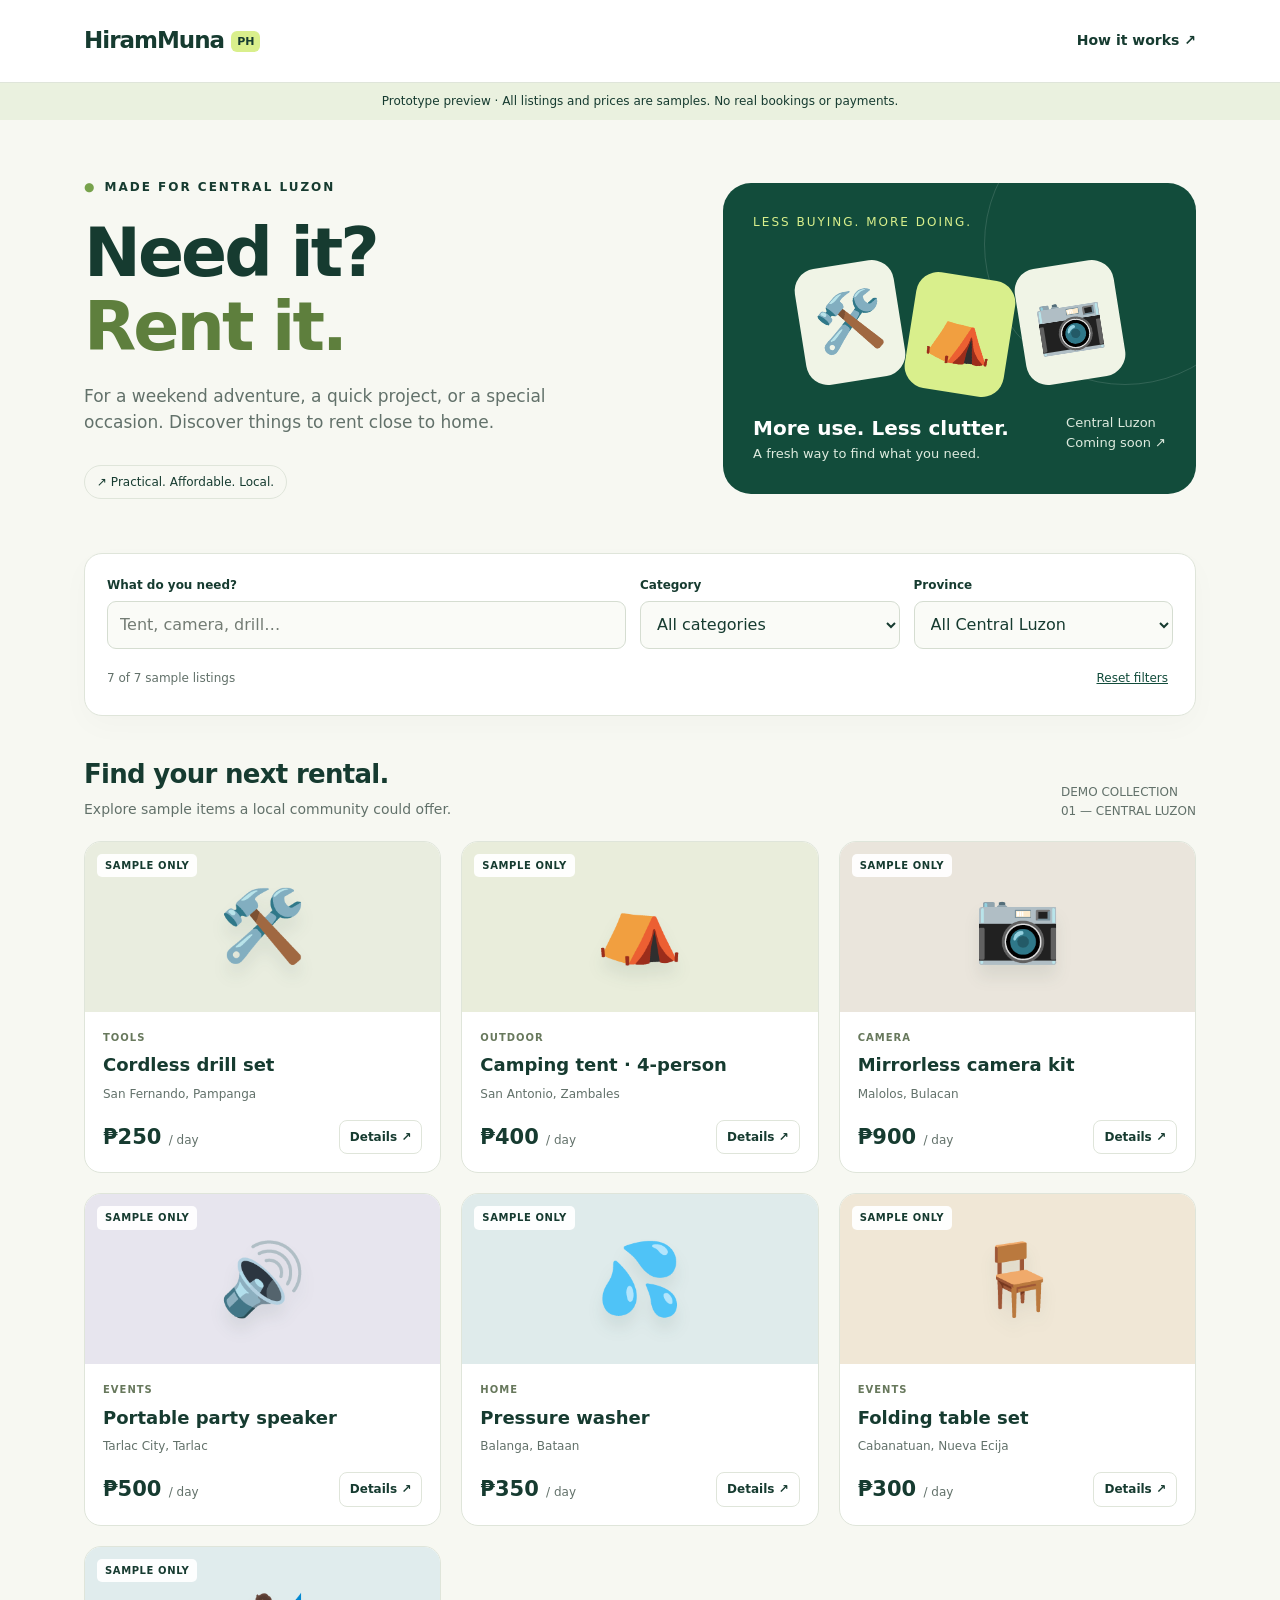
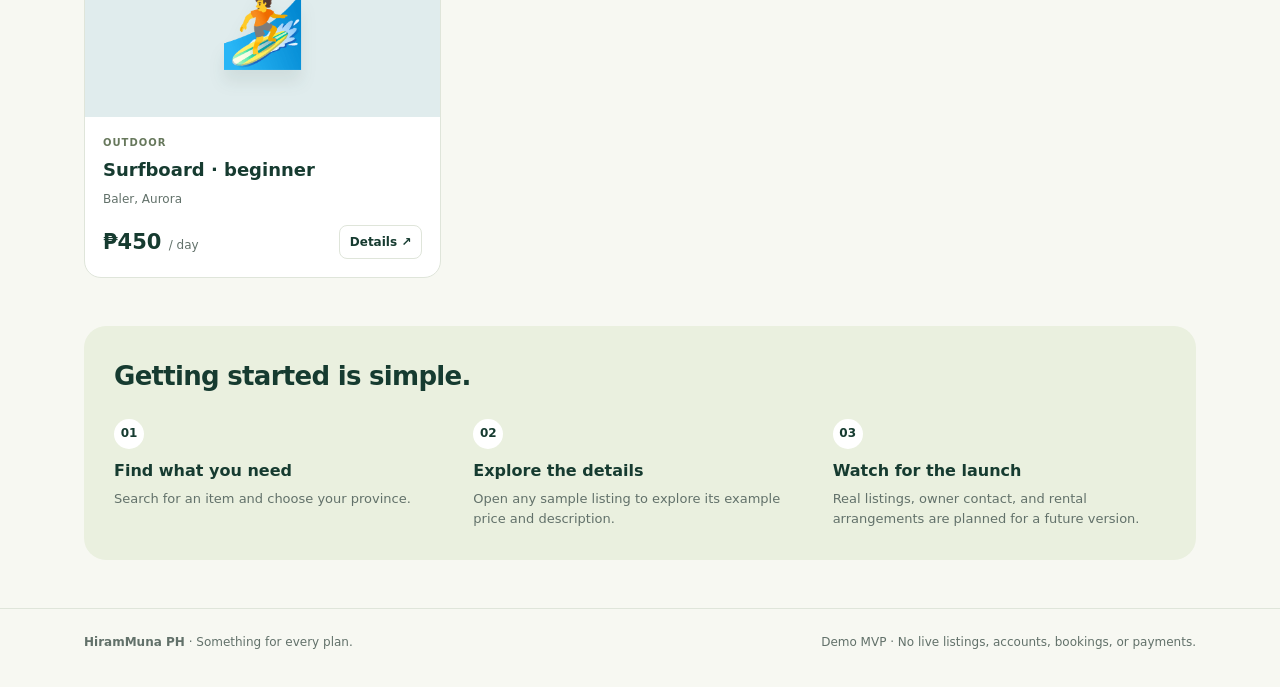
==== index.html @ aed1b27e "Add files via upload" ====
<!doctype html>
<html lang="en">
<head>
<meta charset="utf-8">
<meta name="viewport" content="width=device-width, initial-scale=1">
<meta name="description" content="HiramMuna PH prototype — explore a rental marketplace for Central Luzon. Sample listings only.">
<meta name="theme-color" content="#124c3b">
<title>HiramMuna PH · Rent first. Buy less.</title>
<style>
:root{--ink:#163b30;--green:#124c3b;--lime:#d9ef8c;--paper:#f7f8f2;--muted:#62716a;--line:#dfe5da}*{box-sizing:border-box}body{margin:0;background:var(--paper);color:var(--ink);font:16px/1.55 system-ui,-apple-system,Segoe UI,sans-serif}button,input,select{font:inherit}button,a,input,select{-webkit-tap-highlight-color:transparent}button{cursor:pointer}a{color:inherit}a,button,input,select{outline-offset:4px} :focus-visible{outline:3px solid #c98418}.wrap{max-width:1160px;margin:auto;padding:0 24px}header{background:#fff;border-bottom:1px solid var(--line)}nav{display:flex;align-items:center;justify-content:space-between;gap:16px;min-height:82px}.brand{text-decoration:none;font-size:23px;font-weight:850;letter-spacing:-1px}.brand span{background:var(--lime);font-size:11px;padding:4px 6px;border-radius:6px;letter-spacing:0;vertical-align:middle}.nav-link{font-size:14px;text-decoration:none;font-weight:650}.notice{padding:9px 20px;background:#eaf1df;text-align:center;font-size:12px}.hero{display:grid;grid-template-columns:1.25fr 1fr;gap:48px;align-items:center;padding-top:58px;padding-bottom:54px}.eyebrow{font-size:12px;font-weight:750;letter-spacing:2px;text-transform:uppercase}.eyebrow:before{content:'●';color:#77a24c;margin-right:8px}h1{font-size:clamp(38px,5.7vw,68px);line-height:1.08;letter-spacing:-3px;margin:20px 0}h1 em{font-style:normal;color:#5e7f3d}.lead{max-width:470px;color:var(--muted);font-size:17px}.pill{display:inline-flex;gap:8px;font-size:12px;border:1px solid var(--line);border-radius:30px;padding:7px 12px;margin-top:12px}.hero-art{min-height:300px;border-radius:28px;background:var(--green);padding:30px;color:white;position:relative;overflow:hidden}.hero-art:before{content:'';position:absolute;width:280px;height:280px;border:1px solid #ffffff22;border-radius:50%;right:-70px;top:-80px}.art-title{font-size:12px;letter-spacing:2px;color:#d9ef8c}.objects{display:flex;justify-content:center;align-items:center;gap:10px;padding:20px 0}.object{font-size:56px;background:#f0f4e6;border-radius:22px;padding:15px;transform:rotate(-9deg)}.object:nth-child(2){transform:rotate(9deg);margin-top:25px;background:var(--lime)}.art-foot{display:flex;justify-content:space-between;gap:10px;font-size:13px;color:#deebdf}.art-foot strong{display:block;color:white;font-size:20px}.search-panel{background:white;border:1px solid var(--line);border-radius:18px;padding:22px;box-shadow:0 10px 30px #163b3006}.search-grid{display:grid;grid-template-columns:2fr 1fr 1fr;gap:14px}label{display:block;font-size:12px;font-weight:750;margin-bottom:6px}input,select{width:100%;min-height:48px;border:1px solid #d5ddd1;border-radius:9px;background:#fafbf7;color:var(--ink);padding:10px 12px}input::placeholder{color:#737c74}.filter-meta{display:flex;justify-content:space-between;align-items:center;gap:12px;margin-top:15px;font-size:12px;color:var(--muted)}.text-button{background:transparent;border:0;text-decoration:underline;color:var(--green);padding:5px}.section-head{display:flex;justify-content:space-between;align-items:end;gap:20px;margin:38px 0 20px}h2{font-size:26px;letter-spacing:-.7px;margin:0}.section-head p{margin:5px 0 0;color:var(--muted);font-size:14px}.section-head>span{font-size:12px;color:var(--muted)}.grid{display:grid;grid-template-columns:repeat(3,1fr);gap:20px}.card{background:white;border:1px solid var(--line);border-radius:17px;overflow:hidden}.visual{height:170px;display:grid;place-items:center;position:relative;background:var(--tint)}.visual .emoji{font-size:70px;filter:drop-shadow(0 12px 8px #163b3015)}.sample{position:absolute;top:12px;left:12px;background:#fffffff0;padding:4px 8px;border-radius:5px;font-size:10px;font-weight:800;letter-spacing:.6px}.card-body{padding:18px}.category{font-size:10px;font-weight:800;letter-spacing:1px;text-transform:uppercase;color:#67785c}.card h3{font-size:18px;margin:6px 0}.location{font-size:12px;color:var(--muted);margin:0 0 16px}.card-bottom{display:flex;align-items:center;justify-content:space-between;gap:8px}.price{font-weight:800;font-size:21px}.price small{font-size:12px;color:var(--muted);font-weight:400}.details{border:1px solid var(--line);background:white;color:var(--ink);border-radius:8px;padding:7px 10px;font-size:12px;font-weight:650}.empty{padding:45px;text-align:center;background:white;border:1px dashed var(--line);border-radius:15px}.how{margin:48px 0;background:#eaf0df;border-radius:22px;padding:30px}.steps{display:grid;grid-template-columns:repeat(3,1fr);gap:26px;margin-top:22px}.step-num{display:inline-grid;place-items:center;background:white;border-radius:50%;height:30px;width:30px;font-size:12px;font-weight:800}.steps h3{font-size:16px;margin:10px 0 6px}.steps p{font-size:13px;color:var(--muted);margin:0}footer{border-top:1px solid var(--line);padding:24px 0 36px;font-size:12px;color:var(--muted)}.footer-row{display:flex;justify-content:space-between;gap:20px}dialog{max-width:470px;width:calc(100% - 32px);border:0;border-radius:20px;padding:28px;color:var(--ink);box-shadow:0 20px 80px #0003}dialog::backdrop{background:#102e27aa}dialog h2{font-size:24px;margin:12px 0}dialog p{color:var(--muted)}.close{background:var(--green);color:white;border:0;border-radius:9px;padding:11px 20px;width:100%;margin-top:12px}.demo-tag{font-size:11px;font-weight:800;color:#6b5c20;background:#fbefc9;border-radius:5px;padding:5px 8px;display:inline-block}[hidden]{display:none!important}@media(max-width:760px){.wrap{padding-left:18px;padding-right:18px}nav{min-height:70px}.brand{font-size:20px}.nav-link{font-size:12px}.hero{grid-template-columns:1fr;gap:26px;padding-top:34px;padding-bottom:30px}h1{letter-spacing:-1.8px;margin:16px 0}.lead{font-size:16px}.hero-art{min-height:220px;padding:22px}.objects{padding:8px}.object{font-size:43px;padding:12px}.search-grid{grid-template-columns:1fr 1fr}.search-field{grid-column:1/-1}.grid{grid-template-columns:repeat(2,1fr);gap:12px}.visual{height:140px}.visual .emoji{font-size:55px}.card-body{padding:13px}.card h3{font-size:16px}.card-bottom{align-items:start;flex-direction:column}.details{width:100%}.section-head{align-items:start}.steps{grid-template-columns:1fr;gap:22px}.how{padding:24px}.footer-row{flex-direction:column;gap:7px}.section-head>span{max-width:90px;text-align:right}}@media(max-width:360px){.grid{grid-template-columns:1fr}.card-bottom{flex-direction:row}.details{width:auto}.brand{font-size:18px}.nav-link{font-size:11px}}@media(prefers-reduced-motion:no-preference){.card{transition:transform .2s,box-shadow .2s}.card:hover{transform:translateY(-3px);box-shadow:0 12px 28px #163b3010}}
</style>
</head>
<body>
<header><nav class="wrap" aria-label="Main navigation"><a href="#" class="brand">HiramMuna <span>PH</span></a><a class="nav-link" href="#how-it-works">How it works ↗</a></nav></header>
<div class="notice">Prototype preview · All listings and prices are samples. No real bookings or payments.</div>
<main class="wrap">
<section class="hero" aria-labelledby="hero-title"><div><div class="eyebrow">Made for Central Luzon</div><h1 id="hero-title">Need it?<br><em>Rent it.</em></h1><p class="lead">For a weekend adventure, a quick project, or a special occasion. Discover things to rent close to home.</p><span class="pill">↗ Practical. Affordable. Local.</span></div><div class="hero-art" aria-hidden="true"><div class="art-title">LESS BUYING. MORE DOING.</div><div class="objects"><span class="object">🛠️</span><span class="object">⛺</span><span class="object">📷</span></div><div class="art-foot"><div><strong>More use. Less clutter.</strong>A fresh way to find what you need.</div><span>Central Luzon<br>Coming soon ↗</span></div></div></section>
<section class="search-panel" aria-label="Search sample listings"><div class="search-grid"><div class="search-field"><label for="search">What do you need?</label><input type="search" id="search" placeholder="Tent, camera, drill…" autocomplete="off"></div><div><label for="category">Category</label><select id="category"><option value="">All categories</option>Tools</option>Outdoor</option>Camera</option>Events</option>Home</option></select></div><div><label for="province">Province</label><select id="province"><option value="">All Central Luzon</option>Aurora</option>Bataan</option>Bulacan</option>Nueva Ecija</option>Pampanga</option>Tarlac</option>Zambales</option></select></div></div><div class="filter-meta"><span id="result-count" role="status" aria-live="polite" aria-atomic="true"></span><button type="button" id="reset" class="text-button">Reset filters</button></div></section>
<section aria-labelledby="listings-title"><div class="section-head"><div><h2 id="listings-title">Find your next rental.</h2><p>Explore sample items a local community could offer.</p></div><span>DEMO COLLECTION<br>01 — CENTRAL LUZON</span></div><div class="grid" id="listings"></div><div class="empty" id="empty" hidden><strong>No matching samples.</strong><p>Try another keyword or reset the filters.</p><button class="details" id="empty-reset" type="button">Show all listings</button></div><noscript><p>Enable JavaScript to view sample listings and use the filters.</p></noscript></section>
<section class="how" id="how-it-works"><h2>Getting started is simple.</h2><div class="steps"><div><span class="step-num">01</span><h3>Find what you need</h3><p>Search for an item and choose your province.</p></div><div><span class="step-num">02</span><h3>Explore the details</h3><p>Open any sample listing to explore its example price and description.</p></div><div><span class="step-num">03</span><h3>Watch for the launch</h3><p>Real listings, owner contact, and rental arrangements are planned for a future version.</p></div></div></section>
</main>
<footer><div class="wrap footer-row"><span><strong>HiramMuna PH</strong> · Something for every plan.</span><span>Demo MVP · No live listings, accounts, bookings, or payments.</span></div></footer>
<dialog id="detail-dialog" aria-labelledby="detail-title"><span class="demo-tag">SAMPLE LISTING · NOT AVAILABLE TO BOOK</span><h2 id="detail-title"></h2><p id="detail-location"></p><p id="detail-description"></p><strong id="detail-price"></strong><p>This rate is illustrative only. There is no real owner, availability, deposit, or verified transaction. No personal information or payment is collected.</p><form method="dialog"><button class="close">Close details</button></form></dialog>
<script>
'use strict';
const listings = [
 {id:1,name:'Cordless drill set',category:'Tools',province:'Pampanga',city:'San Fernando',price:250,emoji:'🛠️',tint:'#e9eddf',description:'Sample cordless drill with a bit set for a simple home project.'},
 {id:2,name:'Camping tent · 4-person',category:'Outdoor',province:'Zambales',city:'San Antonio',price:400,emoji:'⛺',tint:'#e9eddb',description:'Sample tent for an outdoor weekend. Capacity and included equipment are illustrative only.'},
 {id:3,name:'Mirrorless camera kit',category:'Camera',province:'Bulacan',city:'Malolos',price:900,emoji:'📷',tint:'#eae5dc',description:'Sample camera with a kit lens for portraits or travel photos.'},
 {id:4,name:'Portable party speaker',category:'Events',province:'Tarlac',city:'Tarlac City',price:500,emoji:'🔊',tint:'#e7e5ee',description:'Sample portable speaker for a small gathering.'},
 {id:5,name:'Pressure washer',category:'Home',province:'Bataan',city:'Balanga',price:350,emoji:'💦',tint:'#dfebeb',description:'Sample cleaning equipment for outdoor surfaces.'},
 {id:6,name:'Folding table set',category:'Events',province:'Nueva Ecija',city:'Cabanatuan',price:300,emoji:'🪑',tint:'#f0e7d6',description:'Sample folding table and chairs for a small get-together.'},
 {id:7,name:'Surfboard · beginner',category:'Outdoor',province:'Aurora',city:'Baler',price:450,emoji:'🏄',tint:'#e0eced',description:'Sample beginner surfboard. No actual lesson or instructor is included.'}
];
const search = document.querySelector('#search');
const category = document.querySelector('#category');
const province = document.querySelector('#province');
const grid = document.querySelector('#listings');
const dialog = document.querySelector('#detail-dialog');
const pesos = value => new Intl.NumberFormat('en-PH',{style:'currency',currency:'PHP',maximumFractionDigits:0}).format(value);
function render(){
 const query = search.value.trim().toLocaleLowerCase();
 const matches = listings.filter(item => (!category.value || item.category === category.value) && (!province.value || item.province === province.value) && `${item.name} ${item.category} ${item.city} ${item.province} ${item.description}`.toLocaleLowerCase().includes(query));
 grid.replaceChildren();
 for(const item of matches){
  const card = document.createElement('article');card.className='card';
  card.innerHTML=`<div class="visual" style="--tint:${item.tint}"><span class="sample">SAMPLE ONLY</span><span class="emoji" aria-hidden="true">${item.emoji}</span></div><div class="card-body"><div class="category">${item.category}</div><h3>${item.name}</h3><p class="location">${item.city}, ${item.province}</p><div class="card-bottom"><span class="price">${pesos(item.price)} <small>/ day</small></span><button type="button" class="details" aria-label="View sample: ${item.name}">Details ↗</button></div></div>`;
  card.querySelector('button').addEventListener('click',()=>openDetails(item));grid.append(card);
 }
 document.querySelector('#result-count').textContent=`${matches.length} of ${listings.length} sample listings`;
 document.querySelector('#empty').hidden=matches.length!==0;
}
function openDetails(item){
 document.querySelector('#detail-title').textContent=item.name;
 document.querySelector('#detail-location').textContent=`${item.city}, ${item.province} · ${item.category}`;
 document.querySelector('#detail-description').textContent=item.description;
 document.querySelector('#detail-price').textContent=`Sample rate: ${pesos(item.price)} / day`;
 dialog.showModal();
}
function resetFilters(){search.value='';category.value='';province.value='';render();search.focus();}
search.addEventListener('input',render);category.addEventListener('change',render);province.addEventListener('change',render);
document.querySelector('#reset').addEventListener('click',resetFilters);document.querySelector('#empty-reset').addEventListener('click',resetFilters);
render();
</script>
</body>
</html>
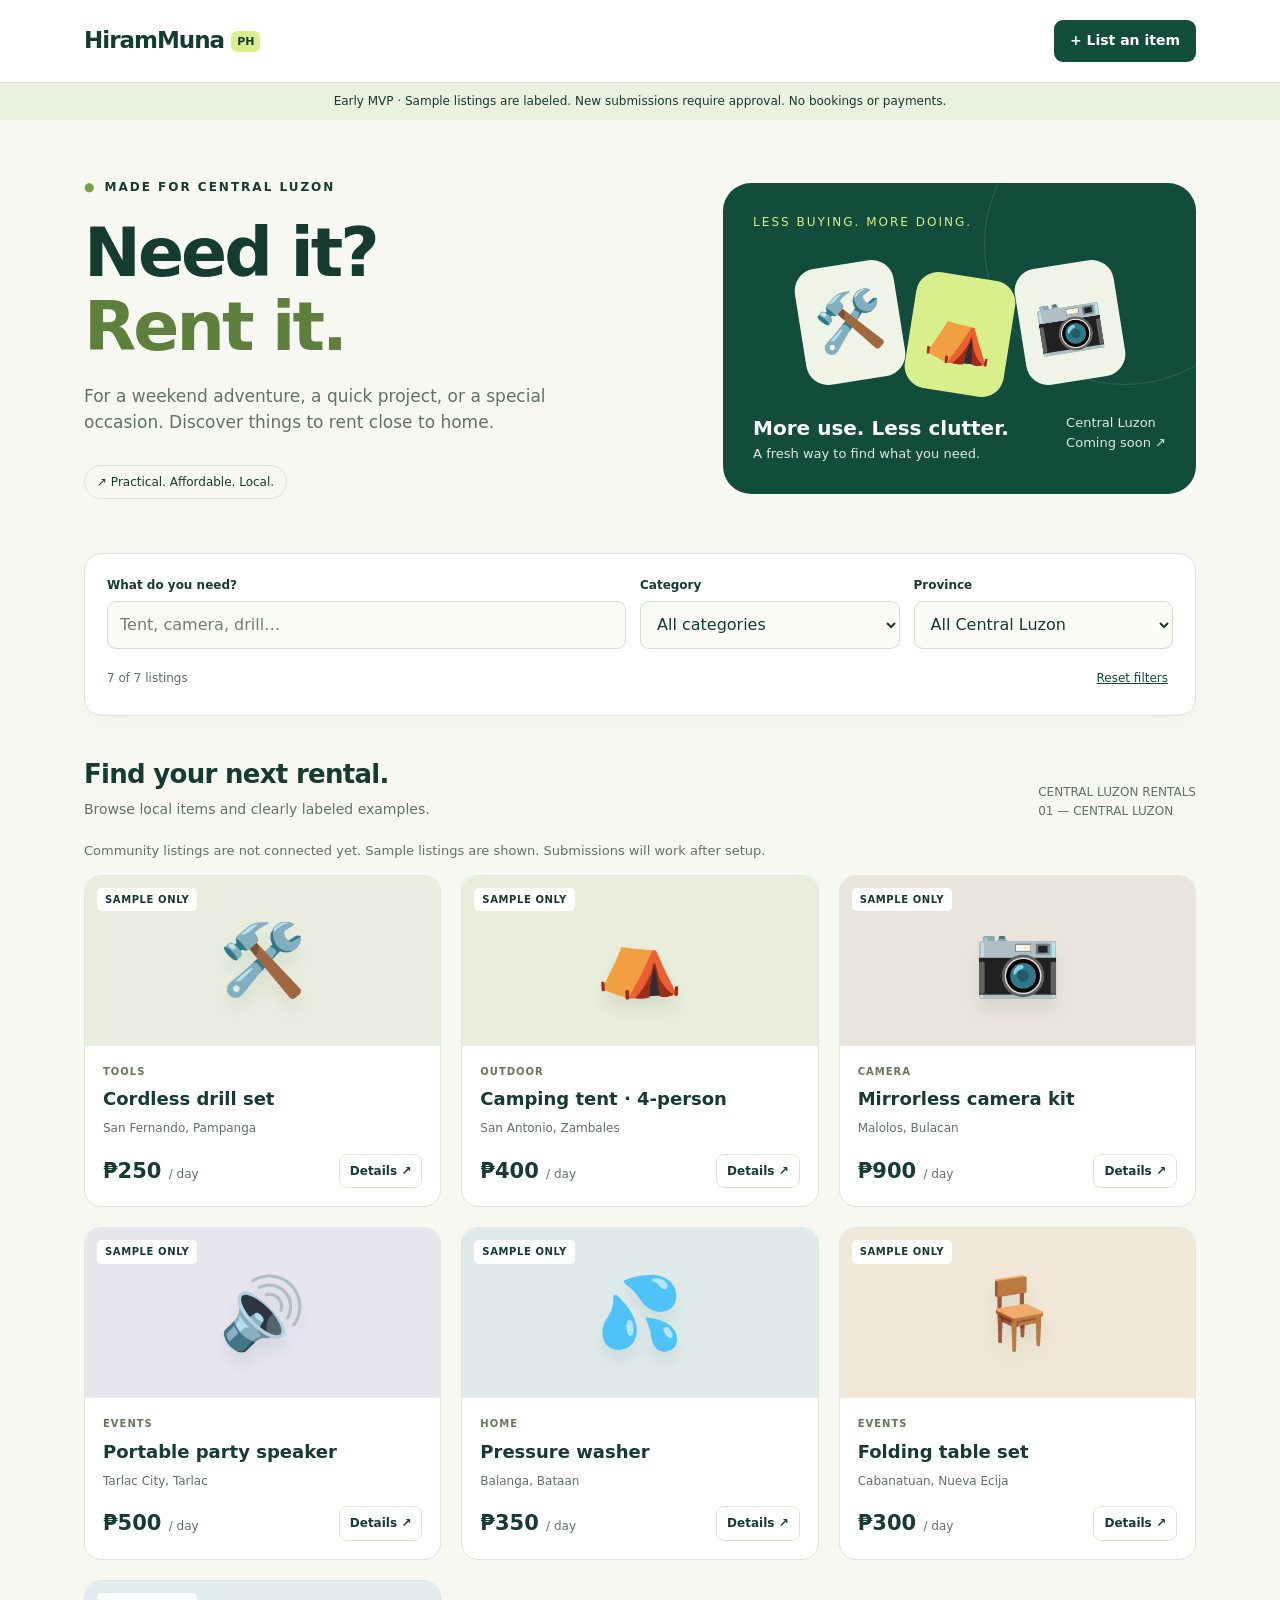
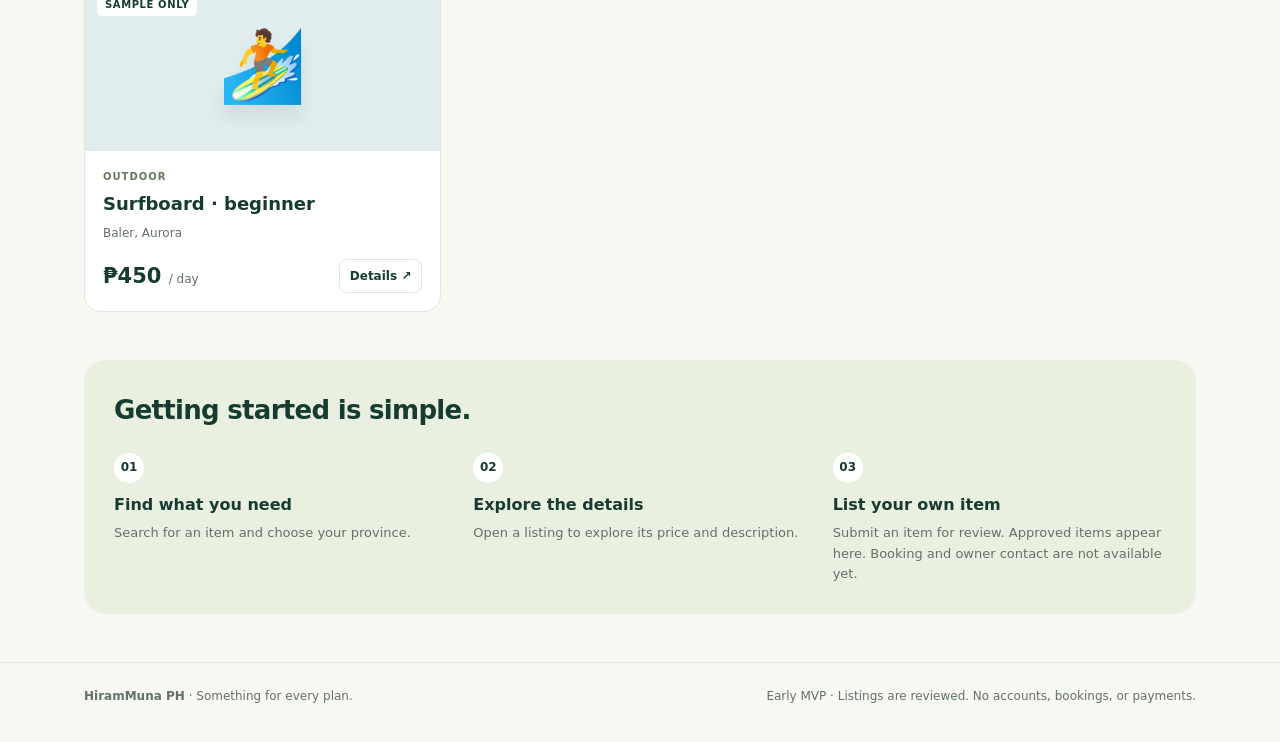
==== commit 402f5a65: "Add item submission and admin approval" ====
--- a/index.html
+++ b/index.html
@@ -8,19 +8,35 @@
 <title>HiramMuna PH · Rent first. Buy less.</title>
 <style>
 :root{--ink:#163b30;--green:#124c3b;--lime:#d9ef8c;--paper:#f7f8f2;--muted:#62716a;--line:#dfe5da}*{box-sizing:border-box}body{margin:0;background:var(--paper);color:var(--ink);font:16px/1.55 system-ui,-apple-system,Segoe UI,sans-serif}button,input,select{font:inherit}button,a,input,select{-webkit-tap-highlight-color:transparent}button{cursor:pointer}a{color:inherit}a,button,input,select{outline-offset:4px} :focus-visible{outline:3px solid #c98418}.wrap{max-width:1160px;margin:auto;padding:0 24px}header{background:#fff;border-bottom:1px solid var(--line)}nav{display:flex;align-items:center;justify-content:space-between;gap:16px;min-height:82px}.brand{text-decoration:none;font-size:23px;font-weight:850;letter-spacing:-1px}.brand span{background:var(--lime);font-size:11px;padding:4px 6px;border-radius:6px;letter-spacing:0;vertical-align:middle}.nav-link{font-size:14px;text-decoration:none;font-weight:650}.notice{padding:9px 20px;background:#eaf1df;text-align:center;font-size:12px}.hero{display:grid;grid-template-columns:1.25fr 1fr;gap:48px;align-items:center;padding-top:58px;padding-bottom:54px}.eyebrow{font-size:12px;font-weight:750;letter-spacing:2px;text-transform:uppercase}.eyebrow:before{content:'●';color:#77a24c;margin-right:8px}h1{font-size:clamp(38px,5.7vw,68px);line-height:1.08;letter-spacing:-3px;margin:20px 0}h1 em{font-style:normal;color:#5e7f3d}.lead{max-width:470px;color:var(--muted);font-size:17px}.pill{display:inline-flex;gap:8px;font-size:12px;border:1px solid var(--line);border-radius:30px;padding:7px 12px;margin-top:12px}.hero-art{min-height:300px;border-radius:28px;background:var(--green);padding:30px;color:white;position:relative;overflow:hidden}.hero-art:before{content:'';position:absolute;width:280px;height:280px;border:1px solid #ffffff22;border-radius:50%;right:-70px;top:-80px}.art-title{font-size:12px;letter-spacing:2px;color:#d9ef8c}.objects{display:flex;justify-content:center;align-items:center;gap:10px;padding:20px 0}.object{font-size:56px;background:#f0f4e6;border-radius:22px;padding:15px;transform:rotate(-9deg)}.object:nth-child(2){transform:rotate(9deg);margin-top:25px;background:var(--lime)}.art-foot{display:flex;justify-content:space-between;gap:10px;font-size:13px;color:#deebdf}.art-foot strong{display:block;color:white;font-size:20px}.search-panel{background:white;border:1px solid var(--line);border-radius:18px;padding:22px;box-shadow:0 10px 30px #163b3006}.search-grid{display:grid;grid-template-columns:2fr 1fr 1fr;gap:14px}label{display:block;font-size:12px;font-weight:750;margin-bottom:6px}input,select{width:100%;min-height:48px;border:1px solid #d5ddd1;border-radius:9px;background:#fafbf7;color:var(--ink);padding:10px 12px}input::placeholder{color:#737c74}.filter-meta{display:flex;justify-content:space-between;align-items:center;gap:12px;margin-top:15px;font-size:12px;color:var(--muted)}.text-button{background:transparent;border:0;text-decoration:underline;color:var(--green);padding:5px}.section-head{display:flex;justify-content:space-between;align-items:end;gap:20px;margin:38px 0 20px}h2{font-size:26px;letter-spacing:-.7px;margin:0}.section-head p{margin:5px 0 0;color:var(--muted);font-size:14px}.section-head>span{font-size:12px;color:var(--muted)}.grid{display:grid;grid-template-columns:repeat(3,1fr);gap:20px}.card{background:white;border:1px solid var(--line);border-radius:17px;overflow:hidden}.visual{height:170px;display:grid;place-items:center;position:relative;background:var(--tint)}.visual .emoji{font-size:70px;filter:drop-shadow(0 12px 8px #163b3015)}.sample{position:absolute;top:12px;left:12px;background:#fffffff0;padding:4px 8px;border-radius:5px;font-size:10px;font-weight:800;letter-spacing:.6px}.card-body{padding:18px}.category{font-size:10px;font-weight:800;letter-spacing:1px;text-transform:uppercase;color:#67785c}.card h3{font-size:18px;margin:6px 0}.location{font-size:12px;color:var(--muted);margin:0 0 16px}.card-bottom{display:flex;align-items:center;justify-content:space-between;gap:8px}.price{font-weight:800;font-size:21px}.price small{font-size:12px;color:var(--muted);font-weight:400}.details{border:1px solid var(--line);background:white;color:var(--ink);border-radius:8px;padding:7px 10px;font-size:12px;font-weight:650}.empty{padding:45px;text-align:center;background:white;border:1px dashed var(--line);border-radius:15px}.how{margin:48px 0;background:#eaf0df;border-radius:22px;padding:30px}.steps{display:grid;grid-template-columns:repeat(3,1fr);gap:26px;margin-top:22px}.step-num{display:inline-grid;place-items:center;background:white;border-radius:50%;height:30px;width:30px;font-size:12px;font-weight:800}.steps h3{font-size:16px;margin:10px 0 6px}.steps p{font-size:13px;color:var(--muted);margin:0}footer{border-top:1px solid var(--line);padding:24px 0 36px;font-size:12px;color:var(--muted)}.footer-row{display:flex;justify-content:space-between;gap:20px}dialog{max-width:470px;width:calc(100% - 32px);border:0;border-radius:20px;padding:28px;color:var(--ink);box-shadow:0 20px 80px #0003}dialog::backdrop{background:#102e27aa}dialog h2{font-size:24px;margin:12px 0}dialog p{color:var(--muted)}.close{background:var(--green);color:white;border:0;border-radius:9px;padding:11px 20px;width:100%;margin-top:12px}.demo-tag{font-size:11px;font-weight:800;color:#6b5c20;background:#fbefc9;border-radius:5px;padding:5px 8px;display:inline-block}[hidden]{display:none!important}@media(max-width:760px){.wrap{padding-left:18px;padding-right:18px}nav{min-height:70px}.brand{font-size:20px}.nav-link{font-size:12px}.hero{grid-template-columns:1fr;gap:26px;padding-top:34px;padding-bottom:30px}h1{letter-spacing:-1.8px;margin:16px 0}.lead{font-size:16px}.hero-art{min-height:220px;padding:22px}.objects{padding:8px}.object{font-size:43px;padding:12px}.search-grid{grid-template-columns:1fr 1fr}.search-field{grid-column:1/-1}.grid{grid-template-columns:repeat(2,1fr);gap:12px}.visual{height:140px}.visual .emoji{font-size:55px}.card-body{padding:13px}.card h3{font-size:16px}.card-bottom{align-items:start;flex-direction:column}.details{width:100%}.section-head{align-items:start}.steps{grid-template-columns:1fr;gap:22px}.how{padding:24px}.footer-row{flex-direction:column;gap:7px}.section-head>span{max-width:90px;text-align:right}}@media(max-width:360px){.grid{grid-template-columns:1fr}.card-bottom{flex-direction:row}.details{width:auto}.brand{font-size:18px}.nav-link{font-size:11px}}@media(prefers-reduced-motion:no-preference){.card{transition:transform .2s,box-shadow .2s}.card:hover{transform:translateY(-3px);box-shadow:0 12px 28px #163b3010}}
+
+.list-button{background:var(--green);color:white;border:0;border-radius:9px;padding:10px 16px;font-size:14px;font-weight:700}.form-dialog{max-width:600px;max-height:90vh;overflow:auto}.form-dialog label{margin-top:14px}.form-dialog textarea{width:100%;min-height:110px;font:inherit;padding:12px;border:1px solid var(--line);border-radius:9px}.check{display:flex;gap:10px;align-items:start;font-weight:400!important}.check input{width:18px;min-height:18px;flex-shrink:0}.form-actions{display:flex;gap:12px;margin-top:20px}.form-actions button{flex:1}.form-status{font-size:14px}.photo{width:100%;height:100%;object-fit:cover}.detail-photo{width:100%;max-height:260px;object-fit:contain;border-radius:10px}.setup-status{color:var(--muted);font-size:13px;margin:14px 0}.trap{display:none}
 </style>
 </head>
 <body>
-<header><nav class="wrap" aria-label="Main navigation"><a href="#" class="brand">HiramMuna <span>PH</span></a><a class="nav-link" href="#how-it-works">How it works ↗</a></nav></header>
-<div class="notice">Prototype preview · All listings and prices are samples. No real bookings or payments.</div>
+<header><nav class="wrap" aria-label="Main navigation"><a href="#" class="brand">HiramMuna <span>PH</span></a><button type="button" class="list-button" id="list-item">+ List an item</button></nav></header>
+<div class="notice">Early MVP · Sample listings are labeled. New submissions require approval. No bookings or payments.</div>
 <main class="wrap">
 <section class="hero" aria-labelledby="hero-title"><div><div class="eyebrow">Made for Central Luzon</div><h1 id="hero-title">Need it?<br><em>Rent it.</em></h1><p class="lead">For a weekend adventure, a quick project, or a special occasion. Discover things to rent close to home.</p><span class="pill">↗ Practical. Affordable. Local.</span></div><div class="hero-art" aria-hidden="true"><div class="art-title">LESS BUYING. MORE DOING.</div><div class="objects"><span class="object">🛠️</span><span class="object">⛺</span><span class="object">📷</span></div><div class="art-foot"><div><strong>More use. Less clutter.</strong>A fresh way to find what you need.</div><span>Central Luzon<br>Coming soon ↗</span></div></div></section>
-<section class="search-panel" aria-label="Search sample listings"><div class="search-grid"><div class="search-field"><label for="search">What do you need?</label><input type="search" id="search" placeholder="Tent, camera, drill…" autocomplete="off"></div><div><label for="category">Category</label><select id="category"><option value="">All categories</option>Tools</option>Outdoor</option>Camera</option>Events</option>Home</option></select></div><div><label for="province">Province</label><select id="province"><option value="">All Central Luzon</option>Aurora</option>Bataan</option>Bulacan</option>Nueva Ecija</option>Pampanga</option>Tarlac</option>Zambales</option></select></div></div><div class="filter-meta"><span id="result-count" role="status" aria-live="polite" aria-atomic="true"></span><button type="button" id="reset" class="text-button">Reset filters</button></div></section>
-<section aria-labelledby="listings-title"><div class="section-head"><div><h2 id="listings-title">Find your next rental.</h2><p>Explore sample items a local community could offer.</p></div><span>DEMO COLLECTION<br>01 — CENTRAL LUZON</span></div><div class="grid" id="listings"></div><div class="empty" id="empty" hidden><strong>No matching samples.</strong><p>Try another keyword or reset the filters.</p><button class="details" id="empty-reset" type="button">Show all listings</button></div><noscript><p>Enable JavaScript to view sample listings and use the filters.</p></noscript></section>
-<section class="how" id="how-it-works"><h2>Getting started is simple.</h2><div class="steps"><div><span class="step-num">01</span><h3>Find what you need</h3><p>Search for an item and choose your province.</p></div><div><span class="step-num">02</span><h3>Explore the details</h3><p>Open any sample listing to explore its example price and description.</p></div><div><span class="step-num">03</span><h3>Watch for the launch</h3><p>Real listings, owner contact, and rental arrangements are planned for a future version.</p></div></div></section>
+<section class="search-panel" aria-label="Search listings"><div class="search-grid"><div class="search-field"><label for="search">What do you need?</label><input type="search" id="search" placeholder="Tent, camera, drill…" autocomplete="off"></div><div><label for="category">Category</label><select id="category"><option value="">All categories</option>Tools</option>Outdoor</option>Camera</option>Events</option>Home</option></select></div><div><label for="province">Province</label><select id="province"><option value="">All Central Luzon</option>Aurora</option>Bataan</option>Bulacan</option>Nueva Ecija</option>Pampanga</option>Tarlac</option>Zambales</option></select></div></div><div class="filter-meta"><span id="result-count" role="status" aria-live="polite" aria-atomic="true"></span><button type="button" id="reset" class="text-button">Reset filters</button></div></section>
+<section aria-labelledby="listings-title"><div class="section-head"><div><h2 id="listings-title">Find your next rental.</h2><p>Browse local items and clearly labeled examples.</p></div><span>CENTRAL LUZON RENTALS<br>01 — CENTRAL LUZON</span></div><p class="setup-status" id="load-status" role="status">Connecting to community listings…</p><div class="grid" id="listings"></div><div class="empty" id="empty" hidden><strong>No matching listings.</strong><p>Try another keyword or reset the filters.</p><button class="details" id="empty-reset" type="button">Show all listings</button></div><noscript><p>Enable JavaScript to view listings and use the filters.</p></noscript></section>
+<section class="how" id="how-it-works"><h2>Getting started is simple.</h2><div class="steps"><div><span class="step-num">01</span><h3>Find what you need</h3><p>Search for an item and choose your province.</p></div><div><span class="step-num">02</span><h3>Explore the details</h3><p>Open a listing to explore its price and description.</p></div><div><span class="step-num">03</span><h3>List your own item</h3><p>Submit an item for review. Approved items appear here. Booking and owner contact are not available yet.</p></div></div></section>
 </main>
-<footer><div class="wrap footer-row"><span><strong>HiramMuna PH</strong> · Something for every plan.</span><span>Demo MVP · No live listings, accounts, bookings, or payments.</span></div></footer>
-<dialog id="detail-dialog" aria-labelledby="detail-title"><span class="demo-tag">SAMPLE LISTING · NOT AVAILABLE TO BOOK</span><h2 id="detail-title"></h2><p id="detail-location"></p><p id="detail-description"></p><strong id="detail-price"></strong><p>This rate is illustrative only. There is no real owner, availability, deposit, or verified transaction. No personal information or payment is collected.</p><form method="dialog"><button class="close">Close details</button></form></dialog>
+<footer><div class="wrap footer-row"><span><strong>HiramMuna PH</strong> · Something for every plan.</span><span>Early MVP · Listings are reviewed. No accounts, bookings, or payments.</span></div></footer>
+<dialog id="detail-dialog" aria-labelledby="detail-title"><span class="demo-tag" id="detail-tag">SAMPLE LISTING · NOT AVAILABLE TO BOOK</span><img id="detail-photo" class="detail-photo" alt="" hidden><h2 id="detail-title"></h2><p id="detail-location"></p><p id="detail-description"></p><strong id="detail-price"></strong><p id="detail-note"></p><form method="dialog"><button class="close">Close details</button></form></dialog>
+<dialog id="listing-dialog" class="form-dialog" aria-labelledby="form-title">
+<h2 id="form-title">List an item</h2><p>Share something useful with Central Luzon. Your item will stay private until an admin approves it.</p>
+<form id="listing-form">
+<label for="item-name">Item name</label><input id="item-name" name="name" required minlength="3" maxlength="80" placeholder="e.g. Cordless drill set">
+<label for="item-category">Category</label><select id="item-category" name="category" required><option value="">Choose a category</option><option>Tools</option><option>Outdoor</option><option>Camera</option><option>Events</option><option>Home</option></select>
+<label for="item-province">Province</label><select id="item-province" name="province" required><option value="">Choose a province</option><option>Aurora</option><option>Bataan</option><option>Bulacan</option><option>Nueva Ecija</option><option>Pampanga</option><option>Tarlac</option><option>Zambales</option></select>
+<label for="item-city">City or municipality</label><input id="item-city" name="city" required minlength="2" maxlength="60" placeholder="e.g. San Fernando">
+<label for="item-price">Daily rental price (PHP)</label><input id="item-price" name="price" type="number" min="0.01" max="100000" step="0.01" required placeholder="250">
+<label for="item-description">Description and condition</label><textarea id="item-description" name="description" required minlength="15" maxlength="1200" placeholder="Describe the item, its condition, and what is included. Do not include private addresses or contact details."></textarea>
+<label for="item-photo">Item photo (optional)</label><input id="item-photo" type="file" accept="image/jpeg,image/png,image/webp"><small>JPG, PNG, or WebP, up to 10 MB. We resize your photo before uploading. Avoid faces, IDs, addresses, or other private information.</small>
+<div class="trap" aria-hidden="true"><label for="website">Leave empty</label><input id="website" name="website" tabindex="-1" autocomplete="off"></div>
+<label class="check"><input type="checkbox" name="consent" required><span>I own this item or have permission to rent it out. I agree that its details and photo may be public after approval. I have not included private personal information.</span></label>
+<p id="submission-status" class="form-status" role="status" aria-live="polite"></p><div class="form-actions"><button type="button" class="details" id="cancel-listing">Cancel</button><button type="submit" class="list-button" id="submit-listing">Submit for review</button></div>
+</form></dialog>
 <script>
 'use strict';
 const listings = [
@@ -37,30 +53,64 @@
 const province = document.querySelector('#province');
 const grid = document.querySelector('#listings');
 const dialog = document.querySelector('#detail-dialog');
+const escapeHTML=value=>String(value).replace(/[&<>"']/g,c=>({'&':'&amp;','<':'&lt;','>':'&gt;','"':'&quot;',"'":'&#39;'}[c]));
 const pesos = value => new Intl.NumberFormat('en-PH',{style:'currency',currency:'PHP',maximumFractionDigits:0}).format(value);
 function render(){
  const query = search.value.trim().toLocaleLowerCase();
  const matches = listings.filter(item => (!category.value || item.category === category.value) && (!province.value || item.province === province.value) && `${item.name} ${item.category} ${item.city} ${item.province} ${item.description}`.toLocaleLowerCase().includes(query));
  grid.replaceChildren();
- for(const item of matches){
+ for(const original of matches){
+  const item={...original};for(const key of ['name','category','province','city']) item[key]=escapeHTML(item[key]);
   const card = document.createElement('article');card.className='card';
-  card.innerHTML=`<div class="visual" style="--tint:${item.tint}"><span class="sample">SAMPLE ONLY</span><span class="emoji" aria-hidden="true">${item.emoji}</span></div><div class="card-body"><div class="category">${item.category}</div><h3>${item.name}</h3><p class="location">${item.city}, ${item.province}</p><div class="card-bottom"><span class="price">${pesos(item.price)} <small>/ day</small></span><button type="button" class="details" aria-label="View sample: ${item.name}">Details ↗</button></div></div>`;
-  card.querySelector('button').addEventListener('click',()=>openDetails(item));grid.append(card);
+  card.innerHTML=`<div class="visual" style="--tint:${item.tint}"><span class="sample">${item.live?'COMMUNITY LISTING':'SAMPLE ONLY'}</span>${item.live?`<img class="photo" src="/api/photo?id=${encodeURIComponent(item.id)}" alt="" loading="lazy" onerror="this.hidden=true">`:`<span class="emoji" aria-hidden="true">${item.emoji}</span>`}</div><div class="card-body"><div class="category">${item.category}</div><h3>${item.name}</h3><p class="location">${item.city}, ${item.province}</p><div class="card-bottom"><span class="price">${pesos(item.price)} <small>/ day</small></span><button type="button" class="details" aria-label="View listing: ${item.name}">Details ↗</button></div></div>`;
+  card.querySelector('button').addEventListener('click',()=>openDetails(original));grid.append(card);
  }
- document.querySelector('#result-count').textContent=`${matches.length} of ${listings.length} sample listings`;
+ document.querySelector('#result-count').textContent=`${matches.length} of ${listings.length} listings`;
  document.querySelector('#empty').hidden=matches.length!==0;
 }
 function openDetails(item){
+ document.querySelector('#detail-tag').textContent=item.live?'COMMUNITY LISTING · ADMIN APPROVED':'SAMPLE LISTING · NOT AVAILABLE TO BOOK';
+ document.querySelector('#detail-note').textContent=item.live?'Admin approval is a content review, not an identity, safety, ownership, or availability guarantee. Contact and booking are not available in this version.':'Illustrative listing and rate only. No real owner, availability, deposit, or transaction.';
+ const photo=document.querySelector('#detail-photo');photo.hidden=true;photo.onerror=()=>{photo.hidden=true;};if(item.live){photo.src='/api/photo?id='+encodeURIComponent(item.id);photo.alt=item.name;photo.onload=()=>{photo.hidden=false;};}
+
  document.querySelector('#detail-title').textContent=item.name;
  document.querySelector('#detail-location').textContent=`${item.city}, ${item.province} · ${item.category}`;
  document.querySelector('#detail-description').textContent=item.description;
- document.querySelector('#detail-price').textContent=`Sample rate: ${pesos(item.price)} / day`;
+ document.querySelector('#detail-price').textContent=`${item.live?'Daily rate':'Sample rate'}: ${pesos(item.price)} / day`;
  dialog.showModal();
 }
 function resetFilters(){search.value='';category.value='';province.value='';render();search.focus();}
 search.addEventListener('input',render);category.addEventListener('change',render);province.addEventListener('change',render);
 document.querySelector('#reset').addEventListener('click',resetFilters);document.querySelector('#empty-reset').addEventListener('click',resetFilters);
 render();
+async function loadListings(){
+ const status=document.querySelector('#load-status');
+ try{const response=await fetch('/api/listings');if(!response.ok)throw Error();const data=await response.json();listings.splice(7);listings.push(...data.listings);render();status.textContent=data.listings.length?'Approved community listings are shown alongside labeled samples.':'No approved community listings yet. Be the first to submit an item.';}
+ catch{status.textContent='Community listings are not connected yet. Sample listings are shown. Submissions will work after setup.';}
+}
+loadListings();
+const listingDialog=document.querySelector('#listing-dialog');const listingForm=document.querySelector('#listing-form');
+document.querySelector('#list-item').addEventListener('click',()=>listingDialog.showModal());
+document.querySelector('#cancel-listing').addEventListener('click',()=>listingDialog.close());
+async function preparePhoto(file){
+ if(!file||!file.size)return '';
+ if(file.size>10*1024*1024||!['image/jpeg','image/png','image/webp'].includes(file.type))throw Error('Choose a JPG, PNG, or WebP photo up to 10 MB.');
+ const bitmap=await createImageBitmap(file);const scale=Math.min(1,600/Math.max(bitmap.width,bitmap.height));
+ const canvas=document.createElement('canvas');canvas.width=Math.max(1,Math.round(bitmap.width*scale));canvas.height=Math.max(1,Math.round(bitmap.height*scale));
+ const context=canvas.getContext('2d');context.fillStyle='#fff';context.fillRect(0,0,canvas.width,canvas.height);context.drawImage(bitmap,0,0,canvas.width,canvas.height);bitmap.close();
+ let photo='';for(const quality of [.75,.55,.35,.2]){photo=canvas.toDataURL('image/jpeg',quality);if(photo.length<=65000)return photo;}
+ throw Error('This photo is too detailed. Try a simpler or smaller photo.');
+}
+listingForm.addEventListener('submit',async event=>{
+ event.preventDefault();const status=document.querySelector('#submission-status');const button=document.querySelector('#submit-listing');button.disabled=true;status.textContent='Preparing your submission…';
+ try{
+  const fields=new FormData(listingForm);const payload=Object.fromEntries(fields);payload.price=Number(payload.price);payload.consent=fields.get('consent')==='on';payload.image=await preparePhoto(document.querySelector('#item-photo').files[0]);
+  const response=await fetch('/api/listings',{method:'POST',headers:{'Content-Type':'application/json'},body:JSON.stringify(payload)});
+  let data;try{data=await response.json();}catch{throw Error('Submissions are not connected yet. Please try again after setup.');}
+  if(!response.ok)throw Error(data.error||'Could not submit. Please try again.');
+  listingForm.reset();status.textContent='Submitted! Pending admin review. Save your reference: '+data.id+'. It will appear publicly only after approval.';
+ }catch(error){status.textContent=error.message||'Could not submit. Please try again.';}finally{button.disabled=false;}
+});
 </script>
 </body>
 </html>
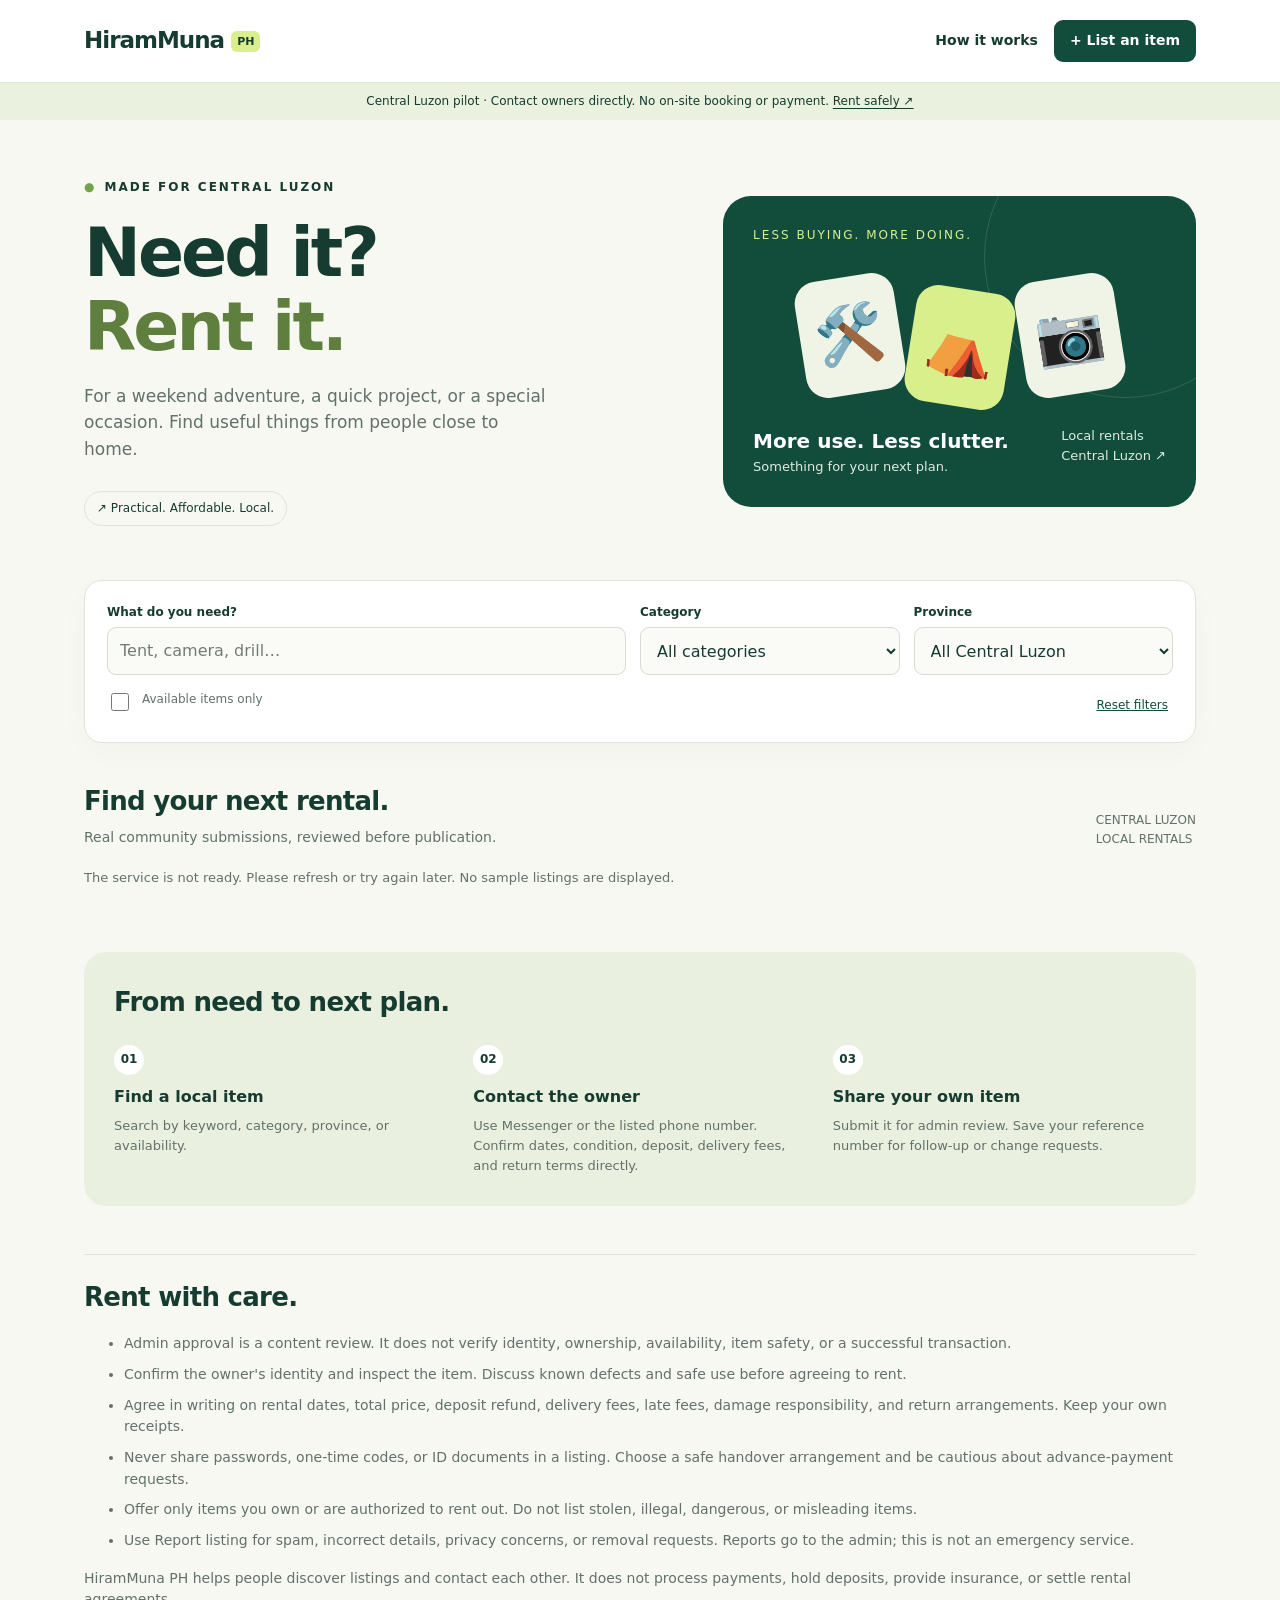
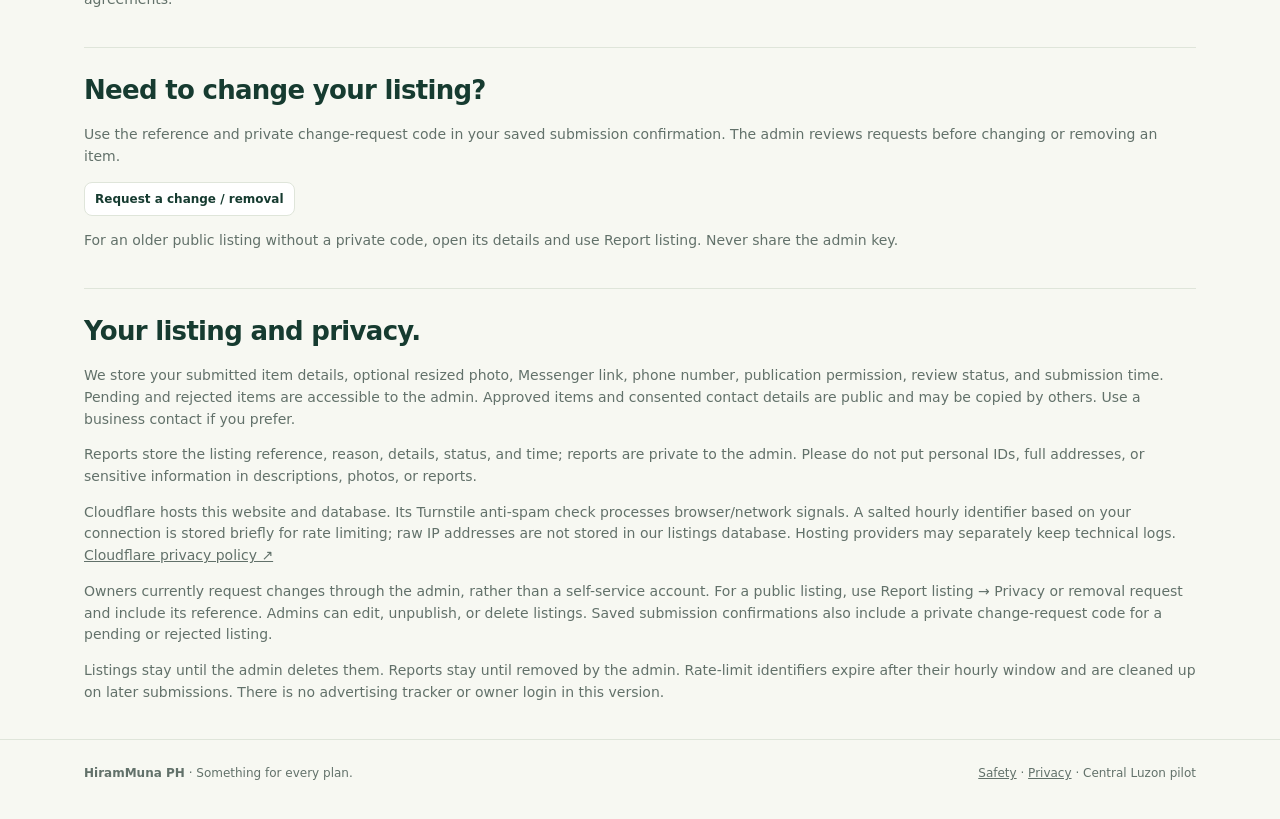
==== commit 5b7a9813: "Add files via upload" ====
--- a/index.html
+++ b/index.html
@@ -1,116 +1,26 @@
-<!doctype html>
-<html lang="en">
-<head>
-<meta charset="utf-8">
-<meta name="viewport" content="width=device-width, initial-scale=1">
-<meta name="description" content="HiramMuna PH prototype — explore a rental marketplace for Central Luzon. Sample listings only.">
-<meta name="theme-color" content="#124c3b">
-<title>HiramMuna PH · Rent first. Buy less.</title>
-<style>
-:root{--ink:#163b30;--green:#124c3b;--lime:#d9ef8c;--paper:#f7f8f2;--muted:#62716a;--line:#dfe5da}*{box-sizing:border-box}body{margin:0;background:var(--paper);color:var(--ink);font:16px/1.55 system-ui,-apple-system,Segoe UI,sans-serif}button,input,select{font:inherit}button,a,input,select{-webkit-tap-highlight-color:transparent}button{cursor:pointer}a{color:inherit}a,button,input,select{outline-offset:4px} :focus-visible{outline:3px solid #c98418}.wrap{max-width:1160px;margin:auto;padding:0 24px}header{background:#fff;border-bottom:1px solid var(--line)}nav{display:flex;align-items:center;justify-content:space-between;gap:16px;min-height:82px}.brand{text-decoration:none;font-size:23px;font-weight:850;letter-spacing:-1px}.brand span{background:var(--lime);font-size:11px;padding:4px 6px;border-radius:6px;letter-spacing:0;vertical-align:middle}.nav-link{font-size:14px;text-decoration:none;font-weight:650}.notice{padding:9px 20px;background:#eaf1df;text-align:center;font-size:12px}.hero{display:grid;grid-template-columns:1.25fr 1fr;gap:48px;align-items:center;padding-top:58px;padding-bottom:54px}.eyebrow{font-size:12px;font-weight:750;letter-spacing:2px;text-transform:uppercase}.eyebrow:before{content:'●';color:#77a24c;margin-right:8px}h1{font-size:clamp(38px,5.7vw,68px);line-height:1.08;letter-spacing:-3px;margin:20px 0}h1 em{font-style:normal;color:#5e7f3d}.lead{max-width:470px;color:var(--muted);font-size:17px}.pill{display:inline-flex;gap:8px;font-size:12px;border:1px solid var(--line);border-radius:30px;padding:7px 12px;margin-top:12px}.hero-art{min-height:300px;border-radius:28px;background:var(--green);padding:30px;color:white;position:relative;overflow:hidden}.hero-art:before{content:'';position:absolute;width:280px;height:280px;border:1px solid #ffffff22;border-radius:50%;right:-70px;top:-80px}.art-title{font-size:12px;letter-spacing:2px;color:#d9ef8c}.objects{display:flex;justify-content:center;align-items:center;gap:10px;padding:20px 0}.object{font-size:56px;background:#f0f4e6;border-radius:22px;padding:15px;transform:rotate(-9deg)}.object:nth-child(2){transform:rotate(9deg);margin-top:25px;background:var(--lime)}.art-foot{display:flex;justify-content:space-between;gap:10px;font-size:13px;color:#deebdf}.art-foot strong{display:block;color:white;font-size:20px}.search-panel{background:white;border:1px solid var(--line);border-radius:18px;padding:22px;box-shadow:0 10px 30px #163b3006}.search-grid{display:grid;grid-template-columns:2fr 1fr 1fr;gap:14px}label{display:block;font-size:12px;font-weight:750;margin-bottom:6px}input,select{width:100%;min-height:48px;border:1px solid #d5ddd1;border-radius:9px;background:#fafbf7;color:var(--ink);padding:10px 12px}input::placeholder{color:#737c74}.filter-meta{display:flex;justify-content:space-between;align-items:center;gap:12px;margin-top:15px;font-size:12px;color:var(--muted)}.text-button{background:transparent;border:0;text-decoration:underline;color:var(--green);padding:5px}.section-head{display:flex;justify-content:space-between;align-items:end;gap:20px;margin:38px 0 20px}h2{font-size:26px;letter-spacing:-.7px;margin:0}.section-head p{margin:5px 0 0;color:var(--muted);font-size:14px}.section-head>span{font-size:12px;color:var(--muted)}.grid{display:grid;grid-template-columns:repeat(3,1fr);gap:20px}.card{background:white;border:1px solid var(--line);border-radius:17px;overflow:hidden}.visual{height:170px;display:grid;place-items:center;position:relative;background:var(--tint)}.visual .emoji{font-size:70px;filter:drop-shadow(0 12px 8px #163b3015)}.sample{position:absolute;top:12px;left:12px;background:#fffffff0;padding:4px 8px;border-radius:5px;font-size:10px;font-weight:800;letter-spacing:.6px}.card-body{padding:18px}.category{font-size:10px;font-weight:800;letter-spacing:1px;text-transform:uppercase;color:#67785c}.card h3{font-size:18px;margin:6px 0}.location{font-size:12px;color:var(--muted);margin:0 0 16px}.card-bottom{display:flex;align-items:center;justify-content:space-between;gap:8px}.price{font-weight:800;font-size:21px}.price small{font-size:12px;color:var(--muted);font-weight:400}.details{border:1px solid var(--line);background:white;color:var(--ink);border-radius:8px;padding:7px 10px;font-size:12px;font-weight:650}.empty{padding:45px;text-align:center;background:white;border:1px dashed var(--line);border-radius:15px}.how{margin:48px 0;background:#eaf0df;border-radius:22px;padding:30px}.steps{display:grid;grid-template-columns:repeat(3,1fr);gap:26px;margin-top:22px}.step-num{display:inline-grid;place-items:center;background:white;border-radius:50%;height:30px;width:30px;font-size:12px;font-weight:800}.steps h3{font-size:16px;margin:10px 0 6px}.steps p{font-size:13px;color:var(--muted);margin:0}footer{border-top:1px solid var(--line);padding:24px 0 36px;font-size:12px;color:var(--muted)}.footer-row{display:flex;justify-content:space-between;gap:20px}dialog{max-width:470px;width:calc(100% - 32px);border:0;border-radius:20px;padding:28px;color:var(--ink);box-shadow:0 20px 80px #0003}dialog::backdrop{background:#102e27aa}dialog h2{font-size:24px;margin:12px 0}dialog p{color:var(--muted)}.close{background:var(--green);color:white;border:0;border-radius:9px;padding:11px 20px;width:100%;margin-top:12px}.demo-tag{font-size:11px;font-weight:800;color:#6b5c20;background:#fbefc9;border-radius:5px;padding:5px 8px;display:inline-block}[hidden]{display:none!important}@media(max-width:760px){.wrap{padding-left:18px;padding-right:18px}nav{min-height:70px}.brand{font-size:20px}.nav-link{font-size:12px}.hero{grid-template-columns:1fr;gap:26px;padding-top:34px;padding-bottom:30px}h1{letter-spacing:-1.8px;margin:16px 0}.lead{font-size:16px}.hero-art{min-height:220px;padding:22px}.objects{padding:8px}.object{font-size:43px;padding:12px}.search-grid{grid-template-columns:1fr 1fr}.search-field{grid-column:1/-1}.grid{grid-template-columns:repeat(2,1fr);gap:12px}.visual{height:140px}.visual .emoji{font-size:55px}.card-body{padding:13px}.card h3{font-size:16px}.card-bottom{align-items:start;flex-direction:column}.details{width:100%}.section-head{align-items:start}.steps{grid-template-columns:1fr;gap:22px}.how{padding:24px}.footer-row{flex-direction:column;gap:7px}.section-head>span{max-width:90px;text-align:right}}@media(max-width:360px){.grid{grid-template-columns:1fr}.card-bottom{flex-direction:row}.details{width:auto}.brand{font-size:18px}.nav-link{font-size:11px}}@media(prefers-reduced-motion:no-preference){.card{transition:transform .2s,box-shadow .2s}.card:hover{transform:translateY(-3px);box-shadow:0 12px 28px #163b3010}}
-
-.list-button{background:var(--green);color:white;border:0;border-radius:9px;padding:10px 16px;font-size:14px;font-weight:700}.form-dialog{max-width:600px;max-height:90vh;overflow:auto}.form-dialog label{margin-top:14px}.form-dialog textarea{width:100%;min-height:110px;font:inherit;padding:12px;border:1px solid var(--line);border-radius:9px}.check{display:flex;gap:10px;align-items:start;font-weight:400!important}.check input{width:18px;min-height:18px;flex-shrink:0}.form-actions{display:flex;gap:12px;margin-top:20px}.form-actions button{flex:1}.form-status{font-size:14px}.photo{width:100%;height:100%;object-fit:cover}.detail-photo{width:100%;max-height:260px;object-fit:contain;border-radius:10px}.setup-status{color:var(--muted);font-size:13px;margin:14px 0}.trap{display:none}
-</style>
-</head>
-<body>
-<header><nav class="wrap" aria-label="Main navigation"><a href="#" class="brand">HiramMuna <span>PH</span></a><button type="button" class="list-button" id="list-item">+ List an item</button></nav></header>
-<div class="notice">Early MVP · Sample listings are labeled. New submissions require approval. No bookings or payments.</div>
-<main class="wrap">
-<section class="hero" aria-labelledby="hero-title"><div><div class="eyebrow">Made for Central Luzon</div><h1 id="hero-title">Need it?<br><em>Rent it.</em></h1><p class="lead">For a weekend adventure, a quick project, or a special occasion. Discover things to rent close to home.</p><span class="pill">↗ Practical. Affordable. Local.</span></div><div class="hero-art" aria-hidden="true"><div class="art-title">LESS BUYING. MORE DOING.</div><div class="objects"><span class="object">🛠️</span><span class="object">⛺</span><span class="object">📷</span></div><div class="art-foot"><div><strong>More use. Less clutter.</strong>A fresh way to find what you need.</div><span>Central Luzon<br>Coming soon ↗</span></div></div></section>
-<section class="search-panel" aria-label="Search listings"><div class="search-grid"><div class="search-field"><label for="search">What do you need?</label><input type="search" id="search" placeholder="Tent, camera, drill…" autocomplete="off"></div><div><label for="category">Category</label><select id="category"><option value="">All categories</option>Tools</option>Outdoor</option>Camera</option>Events</option>Home</option></select></div><div><label for="province">Province</label><select id="province"><option value="">All Central Luzon</option>Aurora</option>Bataan</option>Bulacan</option>Nueva Ecija</option>Pampanga</option>Tarlac</option>Zambales</option></select></div></div><div class="filter-meta"><span id="result-count" role="status" aria-live="polite" aria-atomic="true"></span><button type="button" id="reset" class="text-button">Reset filters</button></div></section>
-<section aria-labelledby="listings-title"><div class="section-head"><div><h2 id="listings-title">Find your next rental.</h2><p>Browse local items and clearly labeled examples.</p></div><span>CENTRAL LUZON RENTALS<br>01 — CENTRAL LUZON</span></div><p class="setup-status" id="load-status" role="status">Connecting to community listings…</p><div class="grid" id="listings"></div><div class="empty" id="empty" hidden><strong>No matching listings.</strong><p>Try another keyword or reset the filters.</p><button class="details" id="empty-reset" type="button">Show all listings</button></div><noscript><p>Enable JavaScript to view listings and use the filters.</p></noscript></section>
-<section class="how" id="how-it-works"><h2>Getting started is simple.</h2><div class="steps"><div><span class="step-num">01</span><h3>Find what you need</h3><p>Search for an item and choose your province.</p></div><div><span class="step-num">02</span><h3>Explore the details</h3><p>Open a listing to explore its price and description.</p></div><div><span class="step-num">03</span><h3>List your own item</h3><p>Submit an item for review. Approved items appear here. Booking and owner contact are not available yet.</p></div></div></section>
-</main>
-<footer><div class="wrap footer-row"><span><strong>HiramMuna PH</strong> · Something for every plan.</span><span>Early MVP · Listings are reviewed. No accounts, bookings, or payments.</span></div></footer>
-<dialog id="detail-dialog" aria-labelledby="detail-title"><span class="demo-tag" id="detail-tag">SAMPLE LISTING · NOT AVAILABLE TO BOOK</span><img id="detail-photo" class="detail-photo" alt="" hidden><h2 id="detail-title"></h2><p id="detail-location"></p><p id="detail-description"></p><strong id="detail-price"></strong><p id="detail-note"></p><form method="dialog"><button class="close">Close details</button></form></dialog>
-<dialog id="listing-dialog" class="form-dialog" aria-labelledby="form-title">
-<h2 id="form-title">List an item</h2><p>Share something useful with Central Luzon. Your item will stay private until an admin approves it.</p>
-<form id="listing-form">
-<label for="item-name">Item name</label><input id="item-name" name="name" required minlength="3" maxlength="80" placeholder="e.g. Cordless drill set">
-<label for="item-category">Category</label><select id="item-category" name="category" required><option value="">Choose a category</option><option>Tools</option><option>Outdoor</option><option>Camera</option><option>Events</option><option>Home</option></select>
-<label for="item-province">Province</label><select id="item-province" name="province" required><option value="">Choose a province</option><option>Aurora</option><option>Bataan</option><option>Bulacan</option><option>Nueva Ecija</option><option>Pampanga</option><option>Tarlac</option><option>Zambales</option></select>
-<label for="item-city">City or municipality</label><input id="item-city" name="city" required minlength="2" maxlength="60" placeholder="e.g. San Fernando">
-<label for="item-price">Daily rental price (PHP)</label><input id="item-price" name="price" type="number" min="0.01" max="100000" step="0.01" required placeholder="250">
-<label for="item-description">Description and condition</label><textarea id="item-description" name="description" required minlength="15" maxlength="1200" placeholder="Describe the item, its condition, and what is included. Do not include private addresses or contact details."></textarea>
-<label for="item-photo">Item photo (optional)</label><input id="item-photo" type="file" accept="image/jpeg,image/png,image/webp"><small>JPG, PNG, or WebP, up to 10 MB. We resize your photo before uploading. Avoid faces, IDs, addresses, or other private information.</small>
-<div class="trap" aria-hidden="true"><label for="website">Leave empty</label><input id="website" name="website" tabindex="-1" autocomplete="off"></div>
-<label class="check"><input type="checkbox" name="consent" required><span>I own this item or have permission to rent it out. I agree that its details and photo may be public after approval. I have not included private personal information.</span></label>
-<p id="submission-status" class="form-status" role="status" aria-live="polite"></p><div class="form-actions"><button type="button" class="details" id="cancel-listing">Cancel</button><button type="submit" class="list-button" id="submit-listing">Submit for review</button></div>
-</form></dialog>
-<script>
-'use strict';
-const listings = [
- {id:1,name:'Cordless drill set',category:'Tools',province:'Pampanga',city:'San Fernando',price:250,emoji:'🛠️',tint:'#e9eddf',description:'Sample cordless drill with a bit set for a simple home project.'},
- {id:2,name:'Camping tent · 4-person',category:'Outdoor',province:'Zambales',city:'San Antonio',price:400,emoji:'⛺',tint:'#e9eddb',description:'Sample tent for an outdoor weekend. Capacity and included equipment are illustrative only.'},
- {id:3,name:'Mirrorless camera kit',category:'Camera',province:'Bulacan',city:'Malolos',price:900,emoji:'📷',tint:'#eae5dc',description:'Sample camera with a kit lens for portraits or travel photos.'},
- {id:4,name:'Portable party speaker',category:'Events',province:'Tarlac',city:'Tarlac City',price:500,emoji:'🔊',tint:'#e7e5ee',description:'Sample portable speaker for a small gathering.'},
- {id:5,name:'Pressure washer',category:'Home',province:'Bataan',city:'Balanga',price:350,emoji:'💦',tint:'#dfebeb',description:'Sample cleaning equipment for outdoor surfaces.'},
- {id:6,name:'Folding table set',category:'Events',province:'Nueva Ecija',city:'Cabanatuan',price:300,emoji:'🪑',tint:'#f0e7d6',description:'Sample folding table and chairs for a small get-together.'},
- {id:7,name:'Surfboard · beginner',category:'Outdoor',province:'Aurora',city:'Baler',price:450,emoji:'🏄',tint:'#e0eced',description:'Sample beginner surfboard. No actual lesson or instructor is included.'}
-];
-const search = document.querySelector('#search');
-const category = document.querySelector('#category');
-const province = document.querySelector('#province');
-const grid = document.querySelector('#listings');
-const dialog = document.querySelector('#detail-dialog');
-const escapeHTML=value=>String(value).replace(/[&<>"']/g,c=>({'&':'&amp;','<':'&lt;','>':'&gt;','"':'&quot;',"'":'&#39;'}[c]));
-const pesos = value => new Intl.NumberFormat('en-PH',{style:'currency',currency:'PHP',maximumFractionDigits:0}).format(value);
-function render(){
- const query = search.value.trim().toLocaleLowerCase();
- const matches = listings.filter(item => (!category.value || item.category === category.value) && (!province.value || item.province === province.value) && `${item.name} ${item.category} ${item.city} ${item.province} ${item.description}`.toLocaleLowerCase().includes(query));
- grid.replaceChildren();
- for(const original of matches){
-  const item={...original};for(const key of ['name','category','province','city']) item[key]=escapeHTML(item[key]);
-  const card = document.createElement('article');card.className='card';
-  card.innerHTML=`<div class="visual" style="--tint:${item.tint}"><span class="sample">${item.live?'COMMUNITY LISTING':'SAMPLE ONLY'}</span>${item.live?`<img class="photo" src="/api/photo?id=${encodeURIComponent(item.id)}" alt="" loading="lazy" onerror="this.hidden=true">`:`<span class="emoji" aria-hidden="true">${item.emoji}</span>`}</div><div class="card-body"><div class="category">${item.category}</div><h3>${item.name}</h3><p class="location">${item.city}, ${item.province}</p><div class="card-bottom"><span class="price">${pesos(item.price)} <small>/ day</small></span><button type="button" class="details" aria-label="View listing: ${item.name}">Details ↗</button></div></div>`;
-  card.querySelector('button').addEventListener('click',()=>openDetails(original));grid.append(card);
- }
- document.querySelector('#result-count').textContent=`${matches.length} of ${listings.length} listings`;
- document.querySelector('#empty').hidden=matches.length!==0;
-}
-function openDetails(item){
- document.querySelector('#detail-tag').textContent=item.live?'COMMUNITY LISTING · ADMIN APPROVED':'SAMPLE LISTING · NOT AVAILABLE TO BOOK';
- document.querySelector('#detail-note').textContent=item.live?'Admin approval is a content review, not an identity, safety, ownership, or availability guarantee. Contact and booking are not available in this version.':'Illustrative listing and rate only. No real owner, availability, deposit, or transaction.';
- const photo=document.querySelector('#detail-photo');photo.hidden=true;photo.onerror=()=>{photo.hidden=true;};if(item.live){photo.src='/api/photo?id='+encodeURIComponent(item.id);photo.alt=item.name;photo.onload=()=>{photo.hidden=false;};}
-
- document.querySelector('#detail-title').textContent=item.name;
- document.querySelector('#detail-location').textContent=`${item.city}, ${item.province} · ${item.category}`;
- document.querySelector('#detail-description').textContent=item.description;
- document.querySelector('#detail-price').textContent=`${item.live?'Daily rate':'Sample rate'}: ${pesos(item.price)} / day`;
- dialog.showModal();
-}
-function resetFilters(){search.value='';category.value='';province.value='';render();search.focus();}
-search.addEventListener('input',render);category.addEventListener('change',render);province.addEventListener('change',render);
-document.querySelector('#reset').addEventListener('click',resetFilters);document.querySelector('#empty-reset').addEventListener('click',resetFilters);
-render();
-async function loadListings(){
- const status=document.querySelector('#load-status');
- try{const response=await fetch('/api/listings');if(!response.ok)throw Error();const data=await response.json();listings.splice(7);listings.push(...data.listings);render();status.textContent=data.listings.length?'Approved community listings are shown alongside labeled samples.':'No approved community listings yet. Be the first to submit an item.';}
- catch{status.textContent='Community listings are not connected yet. Sample listings are shown. Submissions will work after setup.';}
-}
-loadListings();
-const listingDialog=document.querySelector('#listing-dialog');const listingForm=document.querySelector('#listing-form');
-document.querySelector('#list-item').addEventListener('click',()=>listingDialog.showModal());
-document.querySelector('#cancel-listing').addEventListener('click',()=>listingDialog.close());
-async function preparePhoto(file){
- if(!file||!file.size)return '';
- if(file.size>10*1024*1024||!['image/jpeg','image/png','image/webp'].includes(file.type))throw Error('Choose a JPG, PNG, or WebP photo up to 10 MB.');
- const bitmap=await createImageBitmap(file);const scale=Math.min(1,600/Math.max(bitmap.width,bitmap.height));
- const canvas=document.createElement('canvas');canvas.width=Math.max(1,Math.round(bitmap.width*scale));canvas.height=Math.max(1,Math.round(bitmap.height*scale));
- const context=canvas.getContext('2d');context.fillStyle='#fff';context.fillRect(0,0,canvas.width,canvas.height);context.drawImage(bitmap,0,0,canvas.width,canvas.height);bitmap.close();
- let photo='';for(const quality of [.75,.55,.35,.2]){photo=canvas.toDataURL('image/jpeg',quality);if(photo.length<=65000)return photo;}
- throw Error('This photo is too detailed. Try a simpler or smaller photo.');
-}
-listingForm.addEventListener('submit',async event=>{
- event.preventDefault();const status=document.querySelector('#submission-status');const button=document.querySelector('#submit-listing');button.disabled=true;status.textContent='Preparing your submission…';
- try{
-  const fields=new FormData(listingForm);const payload=Object.fromEntries(fields);payload.price=Number(payload.price);payload.consent=fields.get('consent')==='on';payload.image=await preparePhoto(document.querySelector('#item-photo').files[0]);
-  const response=await fetch('/api/listings',{method:'POST',headers:{'Content-Type':'application/json'},body:JSON.stringify(payload)});
-  let data;try{data=await response.json();}catch{throw Error('Submissions are not connected yet. Please try again after setup.');}
-  if(!response.ok)throw Error(data.error||'Could not submit. Please try again.');
-  listingForm.reset();status.textContent='Submitted! Pending admin review. Save your reference: '+data.id+'. It will appear publicly only after approval.';
- }catch(error){status.textContent=error.message||'Could not submit. Please try again.';}finally{button.disabled=false;}
-});
-</script>
-</body>
-</html>
+<!doctype html><html lang="en"><head><meta charset="utf-8"><meta name="viewport" content="width=device-width,initial-scale=1"><meta name="theme-color" content="#124c3b"><meta name="description" content="Find local rentals in Central Luzon. Submit an item for review and contact owners directly through Messenger or phone."><title>HiramMuna PH · Rent first. Buy less.</title><link rel="stylesheet" href="/assets/styles.css"><script type="module" src="/assets/marketplace.js"></script></head><body>
+<header><nav class="wrap" aria-label="Main navigation"><a href="/" class="brand">HiramMuna <span>PH</span></a><div class="nav-actions"><a class="nav-link" href="#how-it-works">How it works</a><button type="button" class="list-button" id="list-item">+ List an item</button></div></nav></header>
+<div class="notice">Central Luzon pilot · Contact owners directly. No on-site booking or payment. <a href="#safety">Rent safely ↗</a></div>
+<main class="wrap"><section class="hero" aria-labelledby="hero-title"><div><div class="eyebrow">Made for Central Luzon</div><h1 id="hero-title">Need it?<br><em>Rent it.</em></h1><p class="lead">For a weekend adventure, a quick project, or a special occasion. Find useful things from people close to home.</p><span class="pill">↗ Practical. Affordable. Local.</span></div><div class="hero-art" aria-hidden="true"><div class="art-title">LESS BUYING. MORE DOING.</div><div class="objects"><span class="object">🛠️</span><span class="object">⛺</span><span class="object">📷</span></div><div class="art-foot"><div><strong>More use. Less clutter.</strong>Something for your next plan.</div><span>Local rentals<br>Central Luzon ↗</span></div></div></section>
+<section class="search-panel" aria-label="Search listings"><div class="search-grid"><div class="search-field"><label for="search">What do you need?</label><input id="search" type="search" placeholder="Tent, camera, drill…" autocomplete="off"></div><div><label for="category">Category</label><select id="category"><option value="">All categories</option><option>Tools</option><option>Outdoor</option><option>Camera</option><option>Events</option><option>Home</option></select></div><div><label for="province">Province</label><select id="province"><option value="">All Central Luzon</option><option>Aurora</option><option>Bataan</option><option>Bulacan</option><option>Nueva Ecija</option><option>Pampanga</option><option>Tarlac</option><option>Zambales</option></select></div></div><div class="filter-meta"><label class="check"><input id="available-only" type="checkbox"><span>Available items only</span></label><button type="button" id="reset" class="text-button">Reset filters</button></div></section>
+<section aria-labelledby="listings-title"><div class="section-head"><div><h2 id="listings-title">Find your next rental.</h2><p>Real community submissions, reviewed before publication.</p></div><span>CENTRAL LUZON<br>LOCAL RENTALS</span></div><p id="load-status" class="setup-status" role="status">Loading community listings…</p><p id="result-count" role="status" aria-live="polite"></p><div id="listings" class="grid"></div><div id="empty" class="empty" hidden><strong id="empty-title">No matching listings.</strong><p id="empty-text">Try another keyword or reset your filters.</p><button id="empty-reset" class="details" type="button">Reset filters</button><button id="empty-list" class="list-button" type="button">List the first item</button></div><noscript><p>Enable JavaScript to browse items and submit a listing.</p></noscript></section>
+<section id="how-it-works" class="how"><h2>From need to next plan.</h2><div class="steps"><div><span class="step-num">01</span><h3>Find a local item</h3><p>Search by keyword, category, province, or availability.</p></div><div><span class="step-num">02</span><h3>Contact the owner</h3><p>Use Messenger or the listed phone number. Confirm dates, condition, deposit, delivery fees, and return terms directly.</p></div><div><span class="step-num">03</span><h3>Share your own item</h3><p>Submit it for admin review. Save your reference number for follow-up or change requests.</p></div></div></section>
+<section class="policy" id="safety"><h2>Rent with care.</h2><ul><li>Admin approval is a content review. It does not verify identity, ownership, availability, item safety, or a successful transaction.</li><li>Confirm the owner's identity and inspect the item. Discuss known defects and safe use before agreeing to rent.</li><li>Agree in writing on rental dates, total price, deposit refund, delivery fees, late fees, damage responsibility, and return arrangements. Keep your own receipts.</li><li>Never share passwords, one-time codes, or ID documents in a listing. Choose a safe handover arrangement and be cautious about advance-payment requests.</li><li>Offer only items you own or are authorized to rent out. Do not list stolen, illegal, dangerous, or misleading items.</li><li>Use Report listing for spam, incorrect details, privacy concerns, or removal requests. Reports go to the admin; this is not an emergency service.</li></ul><p>HiramMuna PH helps people discover listings and contact each other. It does not process payments, hold deposits, provide insurance, or settle rental agreements.</p></section>
+<section class="policy" id="owner-help"><h2>Need to change your listing?</h2><p>Use the reference and private change-request code in your saved submission confirmation. The admin reviews requests before changing or removing an item.</p><button id="open-owner-help" class="details" type="button">Request a change / removal</button><p>For an older public listing without a private code, open its details and use Report listing. Never share the admin key.</p></section><section class="policy" id="privacy"><h2>Your listing and privacy.</h2><p>We store your submitted item details, optional resized photo, Messenger link, phone number, publication permission, review status, and submission time. Pending and rejected items are accessible to the admin. Approved items and consented contact details are public and may be copied by others. Use a business contact if you prefer.</p><p>Reports store the listing reference, reason, details, status, and time; reports are private to the admin. Please do not put personal IDs, full addresses, or sensitive information in descriptions, photos, or reports.</p><p>Cloudflare hosts this website and database. Its Turnstile anti-spam check processes browser/network signals. A salted hourly identifier based on your connection is stored briefly for rate limiting; raw IP addresses are not stored in our listings database. Hosting providers may separately keep technical logs. <a href="https://www.cloudflare.com/privacypolicy/" target="_blank" rel="noopener noreferrer">Cloudflare privacy policy ↗</a></p><p>Owners currently request changes through the admin, rather than a self-service account. For a public listing, use Report listing → Privacy or removal request and include its reference. Admins can edit, unpublish, or delete listings. Saved submission confirmations also include a private change-request code for a pending or rejected listing.</p><p>Listings stay until the admin deletes them. Reports stay until removed by the admin. Rate-limit identifiers expire after their hourly window and are cleaned up on later submissions. There is no advertising tracker or owner login in this version.</p></section>
+</main><footer><div class="wrap footer-row"><span><strong>HiramMuna PH</strong> · Something for every plan.</span><span><a href="#safety">Safety</a> · <a href="#privacy">Privacy</a> · Central Luzon pilot</span></div></footer>
+<dialog id="detail-dialog" class="detail-dialog" aria-labelledby="detail-title"><span class="demo-tag">COMMUNITY LISTING · ADMIN REVIEWED</span><img id="detail-photo" class="detail-photo" alt="" hidden><h2 id="detail-title"></h2><p id="detail-location"></p><span id="detail-availability" class="availability"></span><p id="detail-description"></p><dl id="detail-facts" class="detail-facts"></dl><h3>Rental conditions</h3><p id="detail-conditions" class="terms-text"></p><div id="contact-actions" class="contact-actions"></div><p id="contact-note" class="owner-help"></p><p class="owner-help">Confirm dates and all charges directly with the owner. Admin review is not a verification or availability guarantee.</p><button id="report-item" class="text-button" type="button">Report listing / request a correction</button><p id="detail-reference" class="queue-summary"></p><form method="dialog"><button class="close">Close details</button></form></dialog>
+<dialog id="listing-dialog" class="form-dialog" aria-labelledby="form-title"><h2 id="form-title">List an item</h2><p>Your submission stays private until reviewed. Both your Messenger link and phone number will be public after approval.</p><form id="listing-form"><label for="item-name">Item name</label><input id="item-name" name="name" required minlength="3" maxlength="80" placeholder="e.g. Cordless drill set">
+ <div class="form-row"><div><label for="item-category">Category</label><select id="item-category" name="category" required><option value="">Choose a category</option><option value="Tools">Tools</option><option value="Outdoor">Outdoor</option><option value="Camera">Camera</option><option value="Events">Events</option><option value="Home">Home</option></select></div><div><label for="item-province">Province</label><select id="item-province" name="province" required><option value="">Choose a province</option><option value="Aurora">Aurora</option><option value="Bataan">Bataan</option><option value="Bulacan">Bulacan</option><option value="Nueva Ecija">Nueva Ecija</option><option value="Pampanga">Pampanga</option><option value="Tarlac">Tarlac</option><option value="Zambales">Zambales</option></select></div></div>
+ <label for="item-city">City or municipality</label><input id="item-city" name="city" required minlength="2" maxlength="60" placeholder="e.g. San Fernando">
+ <div class="form-row"><div><label for="item-price">Daily rental price (PHP)</label><input id="item-price" name="price" type="number" min="0.01" max="100000" step="0.01" required></div><div><label for="item-deposit">Refundable deposit (PHP)</label><input id="item-deposit" name="deposit" type="number" min="0" max="1000000" step="0.01"><small>0 = no deposit. Leave blank if not yet agreed.</small></div></div>
+ <div class="form-row"><div><label for="item-min_days">Minimum rental days</label><input id="item-min_days" name="min_days" type="number" min="1" max="365" step="1" value="1" required></div><div><label for="item-availability">Availability</label><select id="item-availability" name="availability" required><option value="available">Available — confirm dates with owner</option><option value="unavailable">Currently unavailable</option></select></div></div>
+ <label for="item-delivery_mode">Pickup / delivery</label><select id="item-delivery_mode" name="delivery_mode" required><option value="pickup">Pickup only</option><option value="delivery">Delivery only</option><option value="both">Pickup or delivery</option></select>
+ <small>Agree on the exact handover location and any delivery fee privately.</small>
+ <label for="item-description">Description and condition</label><textarea id="item-description" name="description" required minlength="15" maxlength="1200" placeholder="Describe condition, included accessories, and any defects."></textarea>
+ <label for="item-conditions">Rental conditions</label><textarea id="item-conditions" name="conditions" maxlength="1000" placeholder="Return time, cleaning, late fees, deposit refund terms, and any restrictions. Do not include private IDs or a home address."></textarea>
+ <label for="item-messenger">Owner's Messenger link</label><input id="item-messenger" name="messenger" type="url" maxlength="200" required placeholder="https://m.me/your.username"><small>Use https://m.me/username or https://www.messenger.com/t/username. Test the link before submitting.</small>
+ <label for="item-phone">Owner's Philippine mobile number</label><input id="item-phone" name="phone" type="tel" maxlength="30" required placeholder="09XXXXXXXXX or +639XXXXXXXXX">
+ <label class="check"><input type="checkbox" name="contact_consent" required><span>I own these contact details or have permission to share them. I agree that this Messenger link and mobile number will be publicly visible and may be copied after approval.</span></label>
+ <label for="item-photo">Item photo (optional)</label><input id="item-photo" name="photo" type="file" accept="image/jpeg,image/png,image/webp"><small>Up to 10 MB. Resized before upload. Avoid faces, IDs, addresses, or other private information.</small><div class="trap" aria-hidden="true"><label for="item-website">Leave empty</label><input id="item-website" name="website" tabindex="-1" autocomplete="off"></div><label class="check"><input type="checkbox" name="consent" required><span>I own this item or have permission to offer it for rent. I agree to publish its details and photo after approval, and I have read the <a href="/#privacy" target="_blank" rel="noopener noreferrer">privacy information</a> and <a href="/#safety" target="_blank" rel="noopener noreferrer">safety guidance</a>.</span></label><p class="owner-help">Need a correction after submitting? Save the confirmation and its private change-request code. No owner account is needed.</p><div id="listing-human" class="human-check"></div><p id="submission-status" class="form-status status-line" role="status" aria-live="polite"></p><div class="form-actions"><button class="details" id="cancel-listing" type="button">Close</button><button class="list-button" id="submit-listing" type="submit" disabled>Submit for review</button></div></form><section id="submission-success" hidden><h3>Submitted for review</h3><p>Your item is not public yet. Admin approval does not have a guaranteed turnaround time.</p><p id="saved-reference" class="reference"></p><button type="button" id="save-confirmation" class="details">Download confirmation</button><p>Keep this confirmation. It includes a private code for requesting a correction or removal before publication.</p><button class="details" id="request-change" type="button">Request a change / removal</button><button class="close" id="close-success" type="button">Done</button></section></dialog>
+<dialog id="report-dialog" class="form-dialog" aria-labelledby="report-title"><h2 id="report-title">Report listing</h2><p id="report-context"></p><form id="report-form"><div id="private-request-fields" hidden><label for="request-reference">Listing reference</label><input id="request-reference" maxlength="50" autocomplete="off"><label for="request-code">Private change-request code</label><input id="request-code" type="password" maxlength="100" autocomplete="off"><small>This is the code from your submission confirmation, not the admin key.</small></div><label for="report-reason">Reason</label><select id="report-reason" name="reason" required><option value="">Choose a reason</option><option>Misleading listing</option><option>Unsafe or prohibited item</option><option>Wrong contact details</option><option>Spam or duplicate</option><option>Privacy or removal request</option><option>Other</option></select><label for="report-details">What should the admin know?</label><textarea id="report-details" name="details" minlength="10" maxlength="1000" required placeholder="Describe the issue or the change you need. Do not include IDs, passwords, or full addresses."></textarea><div class="trap" aria-hidden="true"><label for="report-website">Leave empty</label><input id="report-website" name="website" tabindex="-1" autocomplete="off"></div><div id="report-human" class="human-check"></div><p id="report-status" role="status" aria-live="polite"></p><div class="form-actions"><button type="button" class="details" id="cancel-report">Close</button><button type="submit" class="list-button" id="submit-report" disabled>Send to admin</button></div></form><section id="report-success" hidden><h3>Sent to the admin</h3><p id="report-saved-reference" class="reference"></p><p>A report does not automatically change or remove the listing. The admin will review it.</p><button id="close-report-success" type="button" class="close">Done</button></section></dialog>
+</body></html>
--- a/assets/styles.css
+++ b/assets/styles.css
@@ -0,0 +1,7 @@
+
+:root{--ink:#163b30;--green:#124c3b;--lime:#d9ef8c;--paper:#f7f8f2;--muted:#62716a;--line:#dfe5da}*{box-sizing:border-box}body{margin:0;background:var(--paper);color:var(--ink);font:16px/1.55 system-ui,-apple-system,Segoe UI,sans-serif}button,input,select{font:inherit}button,a,input,select{-webkit-tap-highlight-color:transparent}button{cursor:pointer}a{color:inherit}a,button,input,select{outline-offset:4px} :focus-visible{outline:3px solid #c98418}.wrap{max-width:1160px;margin:auto;padding:0 24px}header{background:#fff;border-bottom:1px solid var(--line)}nav{display:flex;align-items:center;justify-content:space-between;gap:16px;min-height:82px}.brand{text-decoration:none;font-size:23px;font-weight:850;letter-spacing:-1px}.brand span{background:var(--lime);font-size:11px;padding:4px 6px;border-radius:6px;letter-spacing:0;vertical-align:middle}.nav-link{font-size:14px;text-decoration:none;font-weight:650}.notice{padding:9px 20px;background:#eaf1df;text-align:center;font-size:12px}.hero{display:grid;grid-template-columns:1.25fr 1fr;gap:48px;align-items:center;padding-top:58px;padding-bottom:54px}.eyebrow{font-size:12px;font-weight:750;letter-spacing:2px;text-transform:uppercase}.eyebrow:before{content:'●';color:#77a24c;margin-right:8px}h1{font-size:clamp(38px,5.7vw,68px);line-height:1.08;letter-spacing:-3px;margin:20px 0}h1 em{font-style:normal;color:#5e7f3d}.lead{max-width:470px;color:var(--muted);font-size:17px}.pill{display:inline-flex;gap:8px;font-size:12px;border:1px solid var(--line);border-radius:30px;padding:7px 12px;margin-top:12px}.hero-art{min-height:300px;border-radius:28px;background:var(--green);padding:30px;color:white;position:relative;overflow:hidden}.hero-art:before{content:'';position:absolute;width:280px;height:280px;border:1px solid #ffffff22;border-radius:50%;right:-70px;top:-80px}.art-title{font-size:12px;letter-spacing:2px;color:#d9ef8c}.objects{display:flex;justify-content:center;align-items:center;gap:10px;padding:20px 0}.object{font-size:56px;background:#f0f4e6;border-radius:22px;padding:15px;transform:rotate(-9deg)}.object:nth-child(2){transform:rotate(9deg);margin-top:25px;background:var(--lime)}.art-foot{display:flex;justify-content:space-between;gap:10px;font-size:13px;color:#deebdf}.art-foot strong{display:block;color:white;font-size:20px}.search-panel{background:white;border:1px solid var(--line);border-radius:18px;padding:22px;box-shadow:0 10px 30px #163b3006}.search-grid{display:grid;grid-template-columns:2fr 1fr 1fr;gap:14px}label{display:block;font-size:12px;font-weight:750;margin-bottom:6px}input,select{width:100%;min-height:48px;border:1px solid #d5ddd1;border-radius:9px;background:#fafbf7;color:var(--ink);padding:10px 12px}input::placeholder{color:#737c74}.filter-meta{display:flex;justify-content:space-between;align-items:center;gap:12px;margin-top:15px;font-size:12px;color:var(--muted)}.text-button{background:transparent;border:0;text-decoration:underline;color:var(--green);padding:5px}.section-head{display:flex;justify-content:space-between;align-items:end;gap:20px;margin:38px 0 20px}h2{font-size:26px;letter-spacing:-.7px;margin:0}.section-head p{margin:5px 0 0;color:var(--muted);font-size:14px}.section-head>span{font-size:12px;color:var(--muted)}.grid{display:grid;grid-template-columns:repeat(3,1fr);gap:20px}.card{background:white;border:1px solid var(--line);border-radius:17px;overflow:hidden}.visual{height:170px;display:grid;place-items:center;position:relative;background:var(--tint)}.visual .emoji{font-size:70px;filter:drop-shadow(0 12px 8px #163b3015)}.sample{position:absolute;top:12px;left:12px;background:#fffffff0;padding:4px 8px;border-radius:5px;font-size:10px;font-weight:800;letter-spacing:.6px}.card-body{padding:18px}.category{font-size:10px;font-weight:800;letter-spacing:1px;text-transform:uppercase;color:#67785c}.card h3{font-size:18px;margin:6px 0}.location{font-size:12px;color:var(--muted);margin:0 0 16px}.card-bottom{display:flex;align-items:center;justify-content:space-between;gap:8px}.price{font-weight:800;font-size:21px}.price small{font-size:12px;color:var(--muted);font-weight:400}.details{border:1px solid var(--line);background:white;color:var(--ink);border-radius:8px;padding:7px 10px;font-size:12px;font-weight:650}.empty{padding:45px;text-align:center;background:white;border:1px dashed var(--line);border-radius:15px}.how{margin:48px 0;background:#eaf0df;border-radius:22px;padding:30px}.steps{display:grid;grid-template-columns:repeat(3,1fr);gap:26px;margin-top:22px}.step-num{display:inline-grid;place-items:center;background:white;border-radius:50%;height:30px;width:30px;font-size:12px;font-weight:800}.steps h3{font-size:16px;margin:10px 0 6px}.steps p{font-size:13px;color:var(--muted);margin:0}footer{border-top:1px solid var(--line);padding:24px 0 36px;font-size:12px;color:var(--muted)}.footer-row{display:flex;justify-content:space-between;gap:20px}dialog{max-width:470px;width:calc(100% - 32px);border:0;border-radius:20px;padding:28px;color:var(--ink);box-shadow:0 20px 80px #0003}dialog::backdrop{background:#102e27aa}dialog h2{font-size:24px;margin:12px 0}dialog p{color:var(--muted)}.close{background:var(--green);color:white;border:0;border-radius:9px;padding:11px 20px;width:100%;margin-top:12px}.demo-tag{font-size:11px;font-weight:800;color:#6b5c20;background:#fbefc9;border-radius:5px;padding:5px 8px;display:inline-block}[hidden]{display:none!important}@media(max-width:760px){.wrap{padding-left:18px;padding-right:18px}nav{min-height:70px}.brand{font-size:20px}.nav-link{font-size:12px}.hero{grid-template-columns:1fr;gap:26px;padding-top:34px;padding-bottom:30px}h1{letter-spacing:-1.8px;margin:16px 0}.lead{font-size:16px}.hero-art{min-height:220px;padding:22px}.objects{padding:8px}.object{font-size:43px;padding:12px}.search-grid{grid-template-columns:1fr 1fr}.search-field{grid-column:1/-1}.grid{grid-template-columns:repeat(2,1fr);gap:12px}.visual{height:140px}.visual .emoji{font-size:55px}.card-body{padding:13px}.card h3{font-size:16px}.card-bottom{align-items:start;flex-direction:column}.details{width:100%}.section-head{align-items:start}.steps{grid-template-columns:1fr;gap:22px}.how{padding:24px}.footer-row{flex-direction:column;gap:7px}.section-head>span{max-width:90px;text-align:right}}@media(max-width:360px){.grid{grid-template-columns:1fr}.card-bottom{flex-direction:row}.details{width:auto}.brand{font-size:18px}.nav-link{font-size:11px}}@media(prefers-reduced-motion:no-preference){.card{transition:transform .2s,box-shadow .2s}.card:hover{transform:translateY(-3px);box-shadow:0 12px 28px #163b3010}}
+
+.list-button{background:var(--green);color:white;border:0;border-radius:9px;padding:10px 16px;font-size:14px;font-weight:700}.form-dialog{max-width:600px;max-height:90vh;overflow:auto}.form-dialog label{margin-top:14px}.form-dialog textarea{width:100%;min-height:110px;font:inherit;padding:12px;border:1px solid var(--line);border-radius:9px}.check{display:flex;gap:10px;align-items:start;font-weight:400!important}.check input{width:18px;min-height:18px;flex-shrink:0}.form-actions{display:flex;gap:12px;margin-top:20px}.form-actions button{flex:1}.form-status{font-size:14px}.photo{width:100%;height:100%;object-fit:cover}.detail-photo{width:100%;max-height:260px;object-fit:contain;border-radius:10px}.setup-status{color:var(--muted);font-size:13px;margin:14px 0}.trap{display:none}
+
+body{overflow-wrap:anywhere}button:disabled{opacity:.55;cursor:wait}nav{flex-wrap:wrap;padding-top:12px;padding-bottom:12px}.nav-actions{display:flex;gap:16px;align-items:center}.visual{background:#e9eddf}.sample{z-index:1}.photo{position:absolute;inset:0}.fallback-icon{font-size:55px;opacity:.5}.availability{display:inline-block;border-radius:20px;padding:4px 9px;font-size:11px;background:#e8f0da;margin:7px 0}.availability.off{background:#f5e5cb}.rental-meta{font-size:12px;color:var(--muted);margin-bottom:12px}.form-row{display:grid;grid-template-columns:1fr 1fr;gap:14px}.form-dialog,.detail-dialog{max-width:650px;max-height:90dvh;overflow:auto}.form-dialog small{display:block;color:var(--muted);margin-top:6px}textarea{width:100%;min-height:95px;font:inherit;border:1px solid var(--line);border-radius:9px;padding:12px}.contact-actions{display:flex;flex-wrap:wrap;gap:10px;margin:18px 0}.contact-actions a{display:inline-flex;align-items:center;text-decoration:none;padding:11px 15px;border-radius:9px;font-weight:700}.contact-actions .messenger{background:var(--green);color:white}.contact-actions .phone-link{border:1px solid var(--line);background:white}.detail-facts{display:grid;grid-template-columns:1fr 1fr;gap:12px;background:#f2f5eb;padding:16px;border-radius:12px;margin:18px 0}.detail-facts dt{font-size:12px;color:var(--muted)}.detail-facts dd{margin:4px 0 0;font-weight:700}.terms-text{white-space:pre-wrap}.policy{border-top:1px solid var(--line);padding:22px 0}.policy h3{font-size:17px}.policy p,.policy li{font-size:14px;color:var(--muted)}.policy li{margin-bottom:9px}.reference{padding:16px;background:#eaf1df;border-radius:12px;white-space:pre-wrap}.queue-card{background:white;border:1px solid var(--line);padding:22px;border-radius:16px;margin:18px 0}.queue-card h3{margin:0}.admin-toolbar{display:flex;gap:10px;flex-wrap:wrap;margin:20px 0}.admin-toolbar button{min-height:44px}.queue-card details{margin:18px 0}.queue-card summary{cursor:pointer;font-weight:700}.admin-editor{margin-top:20px}.admin-editor label{margin-top:12px}.report-card{border-left:4px solid #b7822f}.danger{color:#963b27}.queue-summary{font-size:13px;color:var(--muted)}.card-bottom button{min-height:44px}.notice a{text-underline-offset:3px}.human-check{margin-top:18px;min-height:65px}.owner-help{font-size:13px;color:var(--muted);padding:12px;background:#f2f5eb;border-radius:10px}#detail-description{white-space:pre-wrap}.empty p{margin-bottom:14px}.status-line{min-height:24px}.report-actions{display:flex;flex-wrap:wrap;gap:10px}@media(max-width:520px){.form-row{grid-template-columns:1fr;gap:0}.nav-link{display:none}.nav-actions{gap:8px}.list-button{font-size:13px;padding:10px 12px}.contact-actions a{width:100%;justify-content:center}.form-actions{flex-wrap:wrap}.form-actions button{min-width:100px}.detail-facts{grid-template-columns:1fr 1fr}.queue-card{padding:16px}.wrap{padding-left:16px;padding-right:16px}}
+.search-grid>div,.form-row>div{min-width:0}input,select,textarea{min-width:0}.contact-actions a{min-height:44px}
